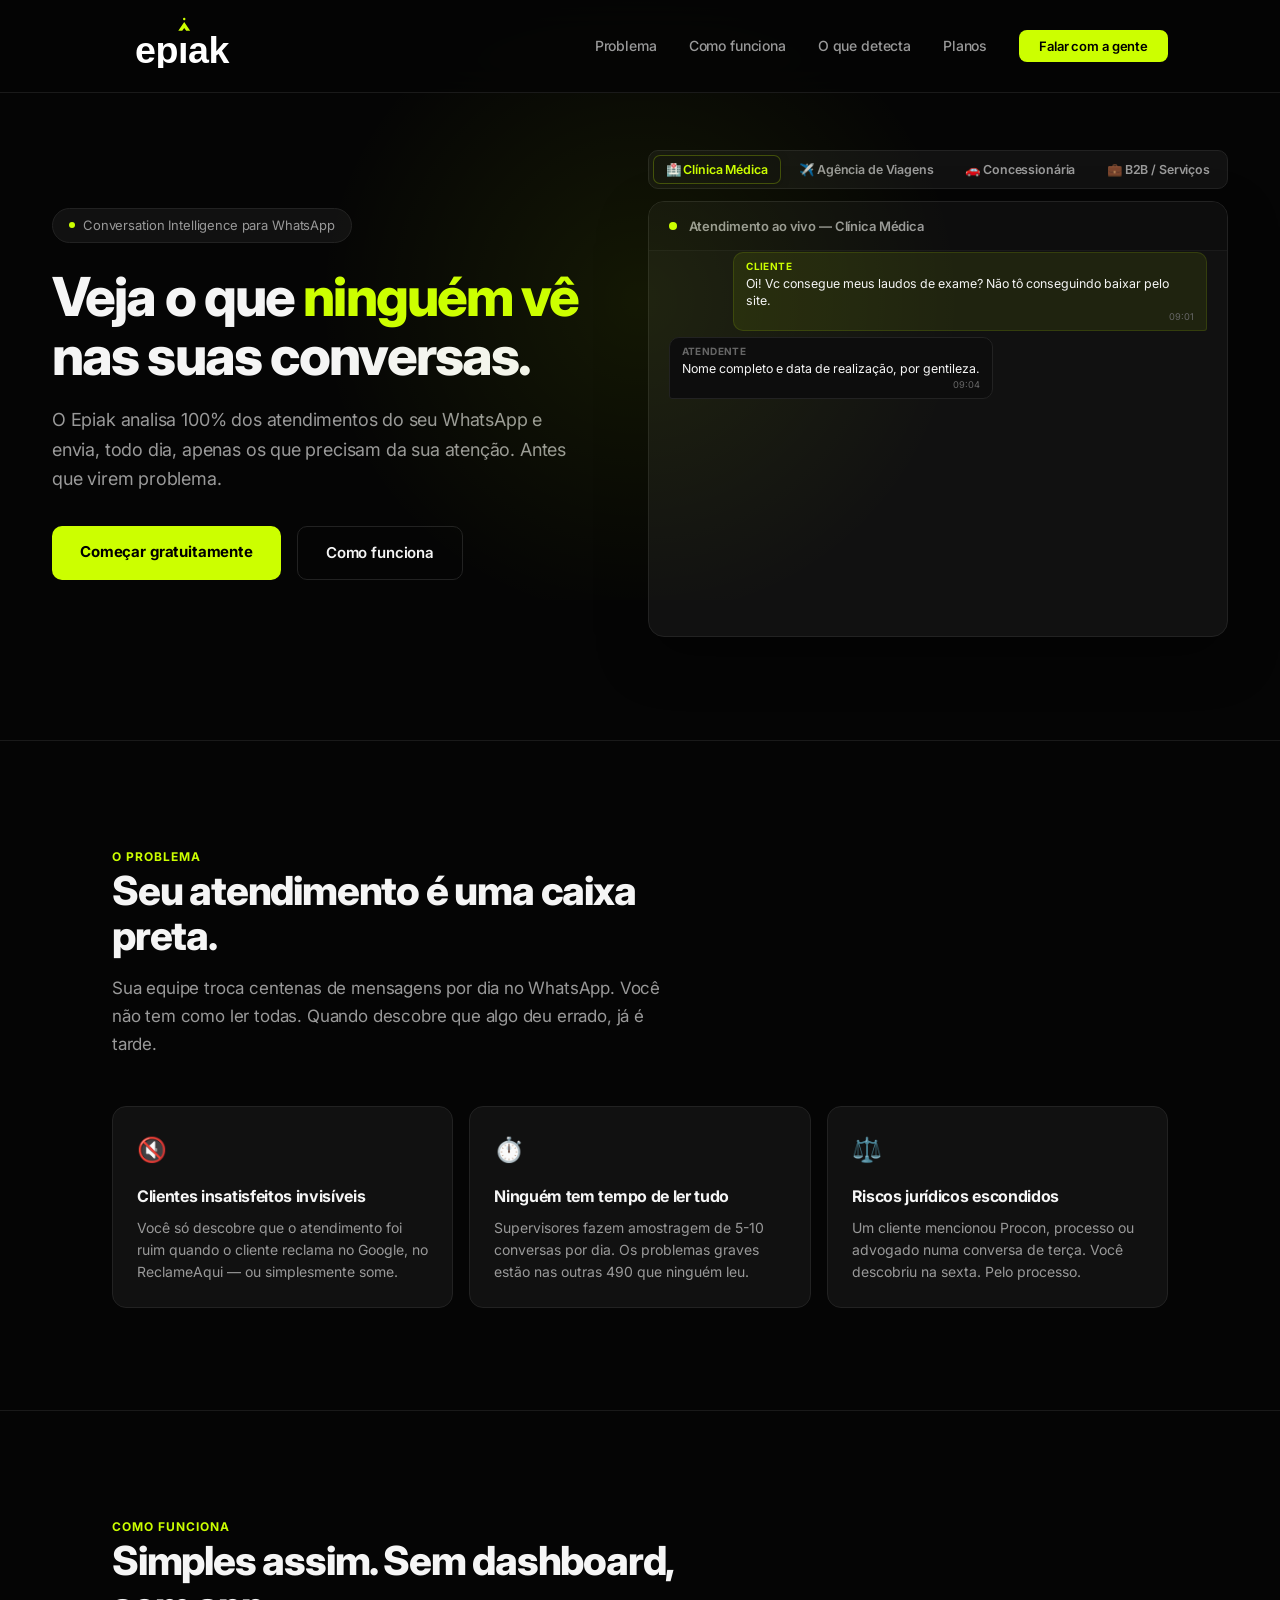
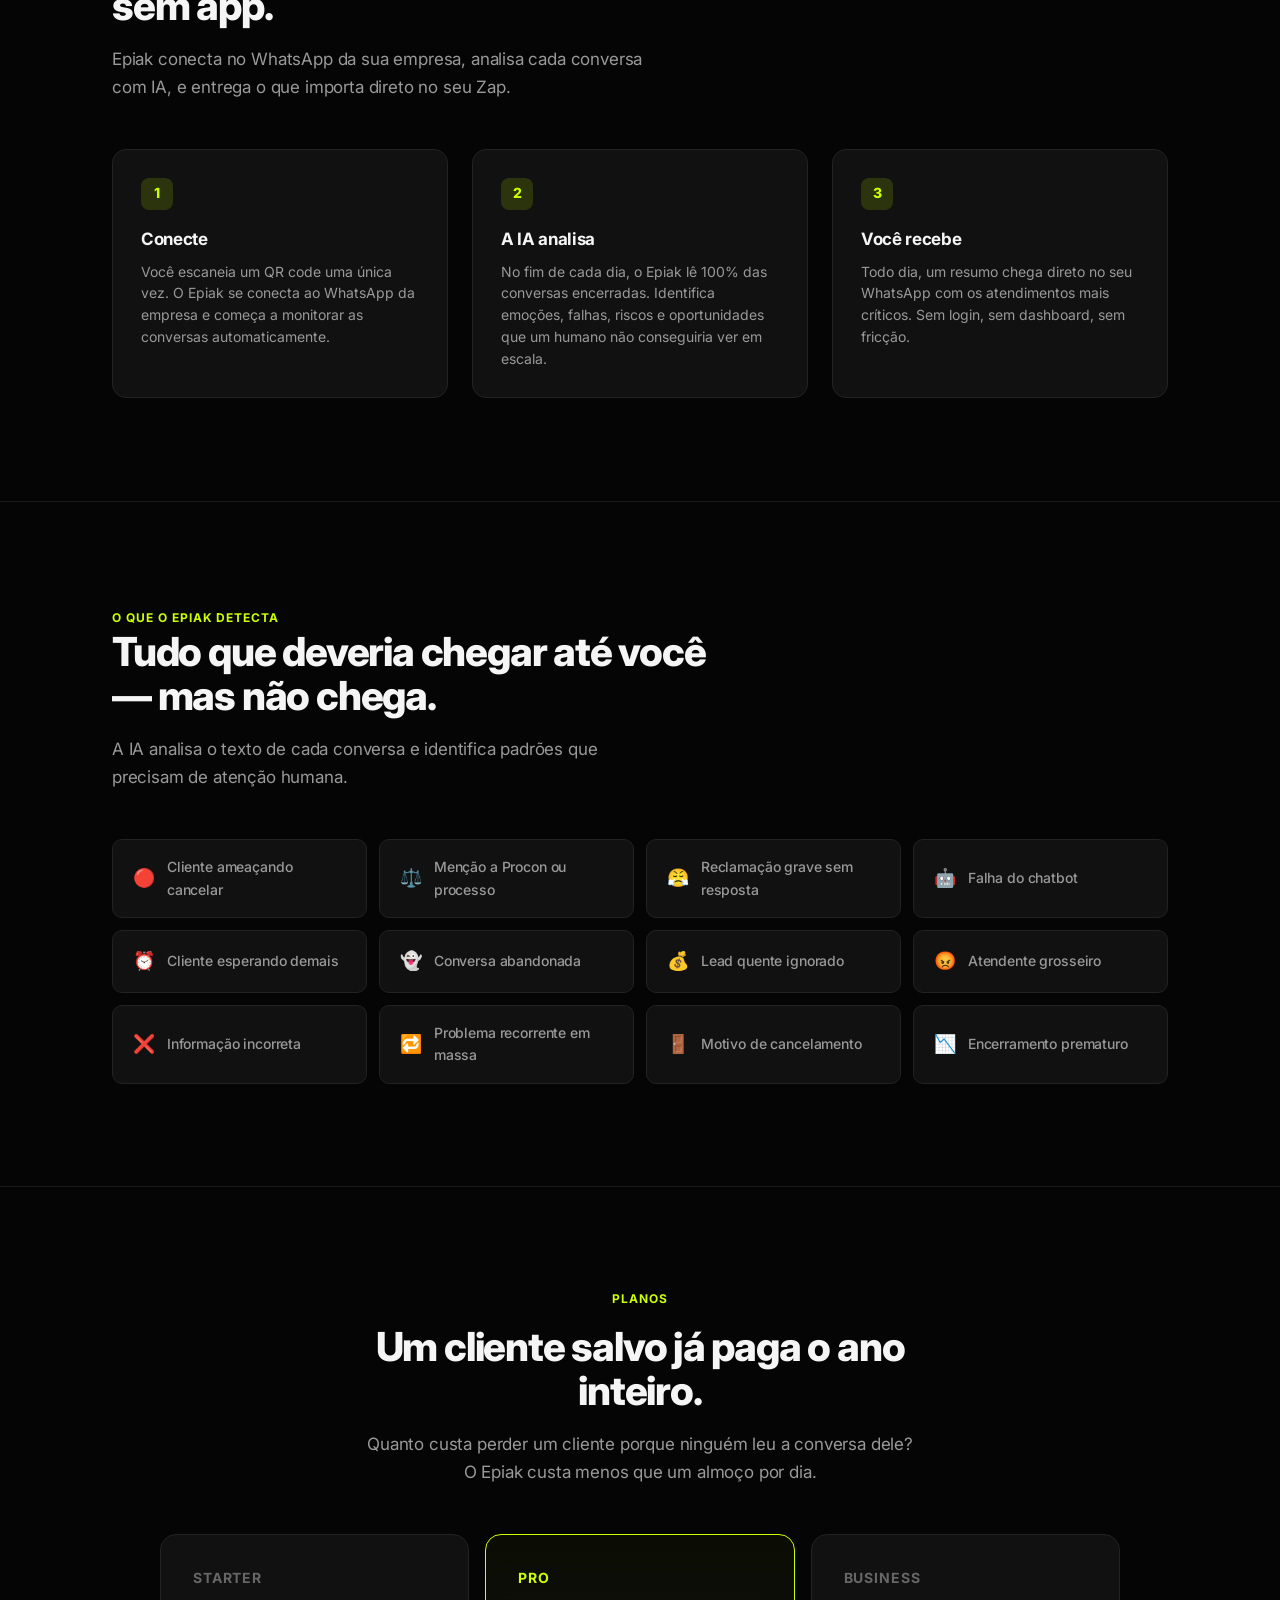
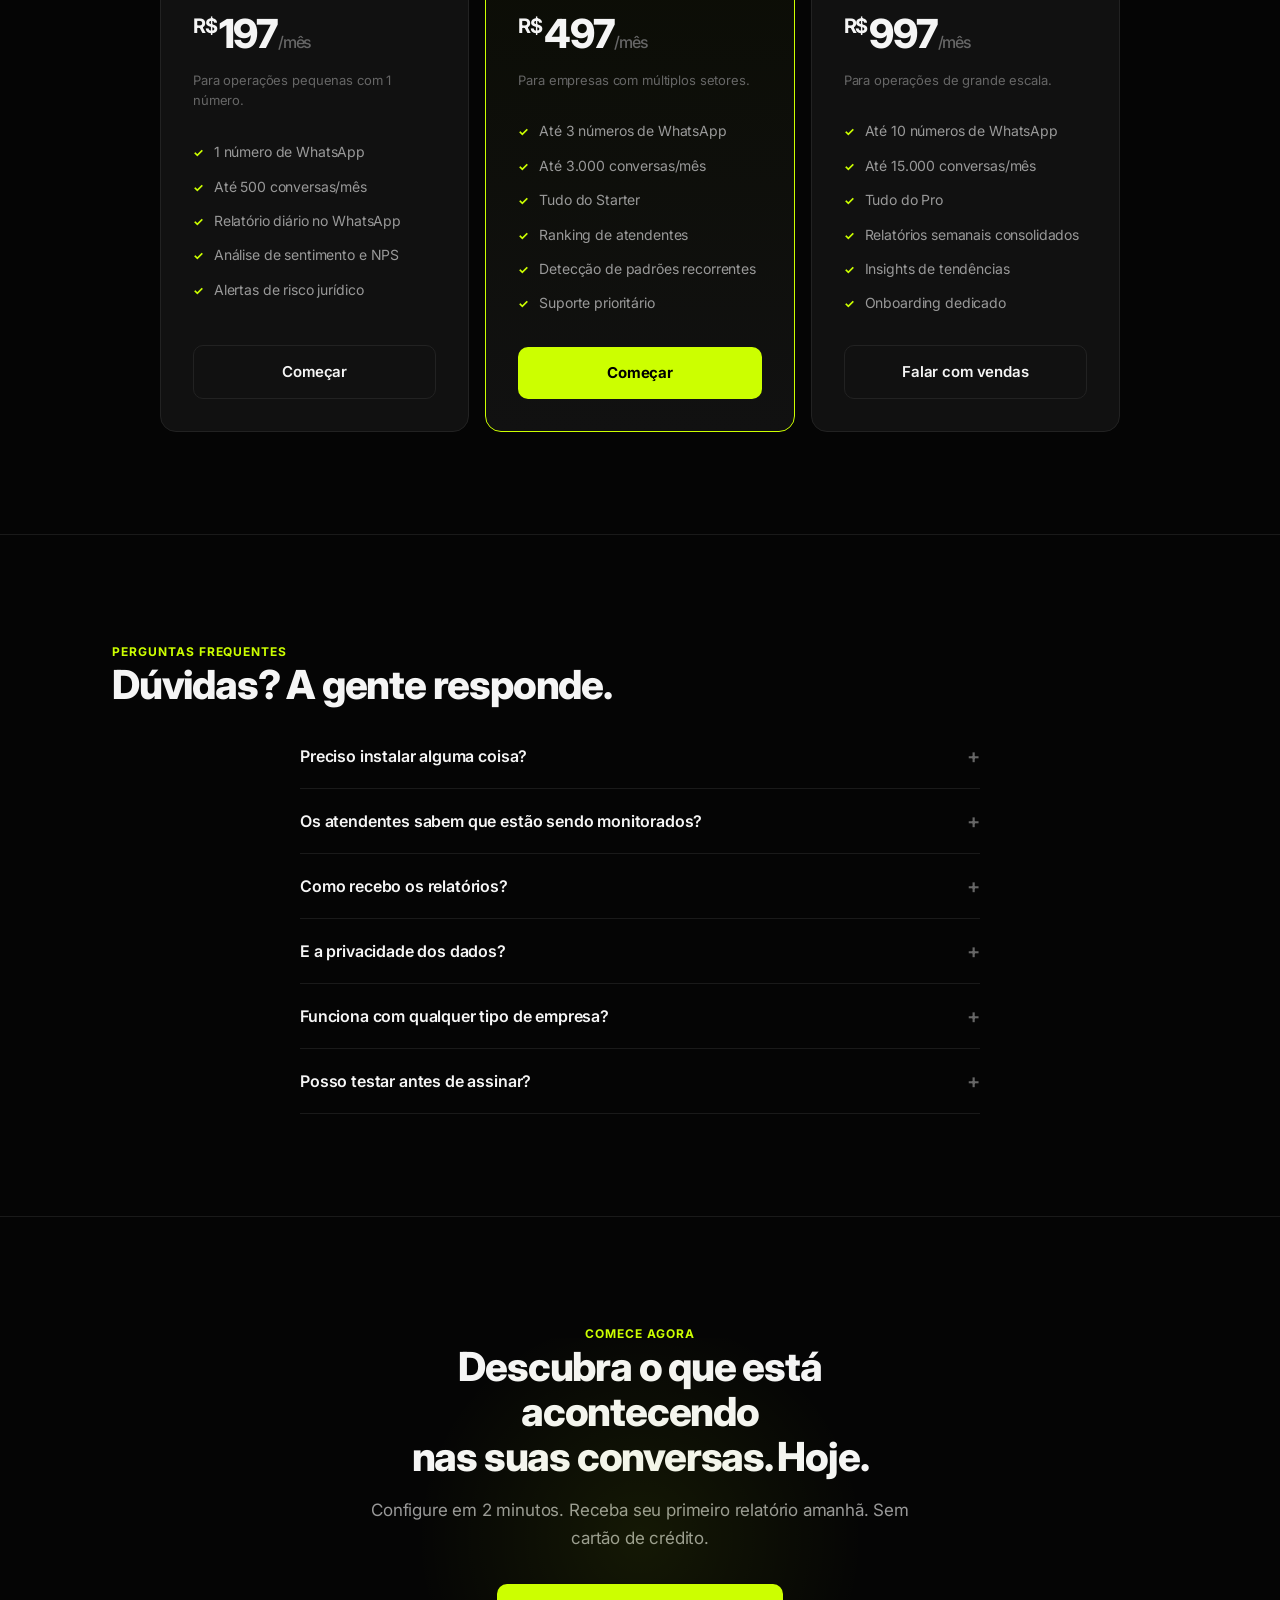
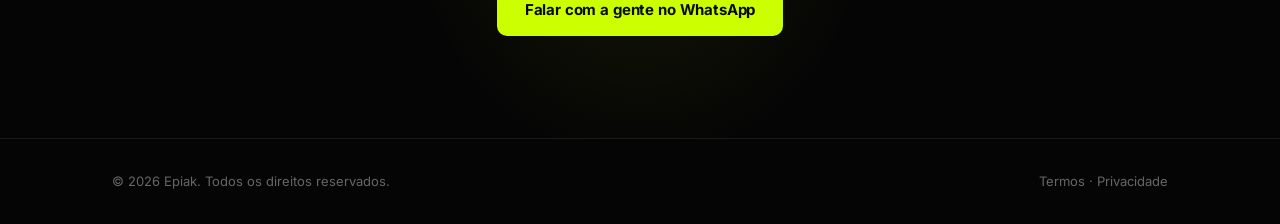
==== index.html @ 75fbc19a "fix(mobile): optimize responsive layout and add notranslate tag" ====
<!DOCTYPE html>
<html lang="pt-BR" class="notranslate" translate="no">
<head>
  <meta charset="UTF-8">
  <meta name="viewport" content="width=device-width, initial-scale=1.0, maximum-scale=5.0">
  <meta name="google" content="notranslate">
  <title>Epiak — Conversation Intelligence para WhatsApp</title>
  <meta name="description" content="Veja o que ninguém vê nas conversas da sua empresa. O Epiak analisa 100% dos atendimentos do seu WhatsApp e envia os alertas que importam direto pra você.">
  <link rel="preconnect" href="https://fonts.googleapis.com">
  <link rel="preconnect" href="https://fonts.gstatic.com" crossorigin>
  <link href="https://fonts.googleapis.com/css2?family=Inter:wght@400;500;600;700;800;900&display=swap" rel="stylesheet">
  <link rel="stylesheet" href="style.css">
  <link rel="icon" type="image/svg+xml" href="favicon.svg">
</head>
<body>

  <!-- ─── NAV ──────────────────────────────────────── -->
  <nav>
    <div class="container">
      <a class="nav-logo" href="#">
        <svg xmlns="http://www.w3.org/2000/svg" viewBox="110 30 280 105" width="140" height="52">
          <text x="250" y="125" font-family="'Helvetica Neue', Helvetica, Arial, sans-serif" font-size="76" font-weight="900" fill="#FFFFFF" text-anchor="middle" letter-spacing="-1">
            ep&#305;ak
          </text>
          <path d="M 242.5 60 L 254.5 42 L 266.5 60 L 258.5 60 L 254.5 54 L 250.5 60 Z" fill="#CCFF00"/>
          <circle cx="254.5" cy="36" r="2.5" fill="#CCFF00"/>
        </svg>
      </a>
      <ul class="nav-links">
        <li><a href="#problema">Problema</a></li>
        <li><a href="#como-funciona">Como funciona</a></li>
        <li><a href="#detecta">O que detecta</a></li>
        <li><a href="#planos">Planos</a></li>
        <li><a href="#contato" class="nav-cta">Falar com a gente</a></li>
      </ul>
    </div>
  </nav>

  <!-- ─── HERO ─────────────────────────────────────── -->
  <section class="hero">
    <div class="container hero-container">
      
      <!-- Left Column: Copy & Actions -->
      <div class="hero-content">
        <div class="hero-badge">
          <span class="dot"></span>
          Conversation Intelligence para WhatsApp
        </div>
        <h1>
          Veja o que <span class="accent">ninguém vê</span><br>
          nas suas conversas.
        </h1>
        <p class="hero-sub">
          O Epiak analisa 100% dos atendimentos do seu WhatsApp e envia, todo dia, apenas os que precisam da sua atenção. Antes que virem problema.
        </p>
        <div class="hero-cta-group">
          <a href="#contato" class="btn-primary">Começar gratuitamente</a>
          <a href="#como-funciona" class="btn-secondary">Como funciona</a>
        </div>
      </div>

      <!-- Right Column: Interactive Demo Card -->
      <div class="hero-demo">
        
        <!-- Scenario Switcher Tabs (Clínica & Viagens first) -->
        <div class="scenario-tabs">
          <button class="scenario-tab active" data-index="0">🏥 Clínica Médica</button>
          <button class="scenario-tab" data-index="1">✈️ Agência de Viagens</button>
          <button class="scenario-tab" data-index="2">🚗 Concessionária</button>
          <button class="scenario-tab" data-index="3">💼 B2B / Serviços</button>
        </div>

        <div class="demo-card">
          <div class="demo-header">
            <span class="status-dot"></span>
            <span class="demo-header-text">Atendimento ao vivo — Clínica</span>
          </div>
          <div class="demo-body" id="demoBody">

            <!-- Phase 1: WhatsApp Chat -->
            <div class="chat-phase" id="chatPhase"></div>

            <!-- Phase 2: Epiak Analysis -->
            <div class="analysis-phase" id="analysisPhase"></div>

          </div>
        </div>
      </div>

    </div>
  </section>

  <!-- ─── PROBLEM ──────────────────────────────────── -->
  <section class="problem" id="problema">
    <div class="container">
      <span class="section-label">O problema</span>
      <h2 class="section-title">Seu atendimento é uma caixa preta.</h2>
      <p class="section-desc">
        Sua equipe troca centenas de mensagens por dia no WhatsApp. Você não tem como ler todas. Quando descobre que algo deu errado, já é tarde.
      </p>
      <div class="problem-grid">
        <div class="problem-card">
          <div class="icon">🔇</div>
          <h3>Clientes insatisfeitos invisíveis</h3>
          <p>Você só descobre que o atendimento foi ruim quando o cliente reclama no Google, no ReclameAqui — ou simplesmente some.</p>
        </div>
        <div class="problem-card">
          <div class="icon">⏱️</div>
          <h3>Ninguém tem tempo de ler tudo</h3>
          <p>Supervisores fazem amostragem de 5-10 conversas por dia. Os problemas graves estão nas outras 490 que ninguém leu.</p>
        </div>
        <div class="problem-card">
          <div class="icon">⚖️</div>
          <h3>Riscos jurídicos escondidos</h3>
          <p>Um cliente mencionou Procon, processo ou advogado numa conversa de terça. Você descobriu na sexta. Pelo processo.</p>
        </div>
      </div>
    </div>
  </section>

  <!-- ─── HOW IT WORKS ─────────────────────────────── -->
  <section class="how" id="como-funciona">
    <div class="container">
      <span class="section-label">Como funciona</span>
      <h2 class="section-title">Simples assim. Sem dashboard, sem app.</h2>
      <p class="section-desc">
        Epiak conecta no WhatsApp da sua empresa, analisa cada conversa com IA, e entrega o que importa direto no seu Zap.
      </p>
      <div class="steps">
        <div class="step">
          <h3>Conecte</h3>
          <p>Você escaneia um QR code uma única vez. O Epiak se conecta ao WhatsApp da empresa e começa a monitorar as conversas automaticamente.</p>
        </div>
        <div class="step">
          <h3>A IA analisa</h3>
          <p>No fim de cada dia, o Epiak lê 100% das conversas encerradas. Identifica emoções, falhas, riscos e oportunidades que um humano não conseguiria ver em escala.</p>
        </div>
        <div class="step">
          <h3>Você recebe</h3>
          <p>Todo dia, um resumo chega direto no seu WhatsApp com os atendimentos mais críticos. Sem login, sem dashboard, sem fricção.</p>
        </div>
      </div>
    </div>
  </section>

  <!-- ─── DETECTIONS ───────────────────────────────── -->
  <section class="detections" id="detecta">
    <div class="container">
      <span class="section-label">O que o Epiak detecta</span>
      <h2 class="section-title">Tudo que deveria chegar até você — mas não chega.</h2>
      <p class="section-desc">
        A IA analisa o texto de cada conversa e identifica padrões que precisam de atenção humana.
      </p>
      <div class="detect-grid">
        <div class="detect-item">
          <span class="emoji">🔴</span>
          Cliente ameaçando cancelar
        </div>
        <div class="detect-item">
          <span class="emoji">⚖️</span>
          Menção a Procon ou processo
        </div>
        <div class="detect-item">
          <span class="emoji">😤</span>
          Reclamação grave sem resposta
        </div>
        <div class="detect-item">
          <span class="emoji">🤖</span>
          Falha do chatbot
        </div>
        <div class="detect-item">
          <span class="emoji">⏰</span>
          Cliente esperando demais
        </div>
        <div class="detect-item">
          <span class="emoji">👻</span>
          Conversa abandonada
        </div>
        <div class="detect-item">
          <span class="emoji">💰</span>
          Lead quente ignorado
        </div>
        <div class="detect-item">
          <span class="emoji">😡</span>
          Atendente grosseiro
        </div>
        <div class="detect-item">
          <span class="emoji">❌</span>
          Informação incorreta
        </div>
        <div class="detect-item">
          <span class="emoji">🔁</span>
          Problema recorrente em massa
        </div>
        <div class="detect-item">
          <span class="emoji">🚪</span>
          Motivo de cancelamento
        </div>
        <div class="detect-item">
          <span class="emoji">📉</span>
          Encerramento prematuro
        </div>
      </div>
    </div>
  </section>

  <!-- ─── PRICING ──────────────────────────────────── -->
  <section class="pricing" id="planos">
    <div class="container">
      <span class="section-label" style="text-align:center;display:block;">Planos</span>
      <h2 class="section-title">Um cliente salvo já paga o ano inteiro.</h2>
      <p class="section-desc">
        Quanto custa perder um cliente porque ninguém leu a conversa dele? O Epiak custa menos que um almoço por dia.
      </p>
      <div class="pricing-grid">

        <div class="price-card">
          <span class="plan-name">Starter</span>
          <div class="price">
            <span class="currency">R$</span>197<span class="period">/mês</span>
          </div>
          <p class="price-desc">Para operações pequenas com 1 número.</p>
          <ul>
            <li>1 número de WhatsApp</li>
            <li>Até 500 conversas/mês</li>
            <li>Relatório diário no WhatsApp</li>
            <li>Análise de sentimento e NPS</li>
            <li>Alertas de risco jurídico</li>
          </ul>
          <a href="#contato" class="btn-secondary">Começar</a>
        </div>

        <div class="price-card featured">
          <span class="plan-name">Pro</span>
          <div class="price">
            <span class="currency">R$</span>497<span class="period">/mês</span>
          </div>
          <p class="price-desc">Para empresas com múltiplos setores.</p>
          <ul>
            <li>Até 3 números de WhatsApp</li>
            <li>Até 3.000 conversas/mês</li>
            <li>Tudo do Starter</li>
            <li>Ranking de atendentes</li>
            <li>Detecção de padrões recorrentes</li>
            <li>Suporte prioritário</li>
          </ul>
          <a href="#contato" class="btn-primary">Começar</a>
        </div>

        <div class="price-card">
          <span class="plan-name">Business</span>
          <div class="price">
            <span class="currency">R$</span>997<span class="period">/mês</span>
          </div>
          <p class="price-desc">Para operações de grande escala.</p>
          <ul>
            <li>Até 10 números de WhatsApp</li>
            <li>Até 15.000 conversas/mês</li>
            <li>Tudo do Pro</li>
            <li>Relatórios semanais consolidados</li>
            <li>Insights de tendências</li>
            <li>Onboarding dedicado</li>
          </ul>
          <a href="#contato" class="btn-secondary">Falar com vendas</a>
        </div>

      </div>
    </div>
  </section>

  <!-- ─── FAQ ──────────────────────────────────────── -->
  <section class="faq" id="faq">
    <div class="container">
      <span class="section-label">Perguntas frequentes</span>
      <h2 class="section-title">Dúvidas? A gente responde.</h2>
      <div class="faq-list">

        <div class="faq-item">
          <button class="faq-question">
            Preciso instalar alguma coisa?
            <span class="chevron">+</span>
          </button>
          <div class="faq-answer">
            <p>Não. Você só escaneia um QR code uma vez (como faz pra abrir o WhatsApp Web) e pronto. Sem app, sem software, sem instalação.</p>
          </div>
        </div>

        <div class="faq-item">
          <button class="faq-question">
            Os atendentes sabem que estão sendo monitorados?
            <span class="chevron">+</span>
          </button>
          <div class="faq-answer">
            <p>Isso fica a seu critério. O Epiak opera de forma invisível — não aparece nas conversas nem interfere no fluxo de atendimento. Muitas empresas optam por informar a equipe como parte da cultura de qualidade.</p>
          </div>
        </div>

        <div class="faq-item">
          <button class="faq-question">
            Como recebo os relatórios?
            <span class="chevron">+</span>
          </button>
          <div class="faq-answer">
            <p>Direto no seu WhatsApp pessoal, todo dia no horário que você preferir. Sem precisar de login em nenhuma plataforma. Você lê em 2 minutos.</p>
          </div>
        </div>

        <div class="faq-item">
          <button class="faq-question">
            E a privacidade dos dados?
            <span class="chevron">+</span>
          </button>
          <div class="faq-answer">
            <p>As conversas são processadas de forma automatizada pela IA e não são armazenadas após a análise. O Epiak segue as diretrizes da LGPD e os dados nunca são compartilhados com terceiros.</p>
          </div>
        </div>

        <div class="faq-item">
          <button class="faq-question">
            Funciona com qualquer tipo de empresa?
            <span class="chevron">+</span>
          </button>
          <div class="faq-answer">
            <p>Sim. Clínicas, concessionárias, e-commerces, escritórios, escolas — qualquer negócio que atende clientes pelo WhatsApp se beneficia. A IA se adapta ao contexto de cada conversa automaticamente.</p>
          </div>
        </div>

        <div class="faq-item">
          <button class="faq-question">
            Posso testar antes de assinar?
            <span class="chevron">+</span>
          </button>
          <div class="faq-answer">
            <p>Sim. Oferecemos 7 dias gratuitos pra você ver o Epiak funcionando na prática com as conversas reais da sua empresa. Sem compromisso.</p>
          </div>
        </div>

      </div>
    </div>
  </section>

  <!-- ─── CTA FINAL ────────────────────────────────── -->
  <section class="final-cta" id="contato">
    <div class="container">
      <span class="section-label">Comece agora</span>
      <h2 class="section-title">
        Descubra o que está acontecendo<br>nas suas conversas. Hoje.
      </h2>
      <p class="section-desc">
        Configure em 2 minutos. Receba seu primeiro relatório amanhã. Sem cartão de crédito.
      </p>
      <a href="https://wa.me/5592000000000?text=Quero%20testar%20o%20Epiak" class="btn-primary" target="_blank">
        Falar com a gente no WhatsApp
      </a>
    </div>
  </section>

  <!-- ─── FOOTER ───────────────────────────────────── -->
  <footer>
    <div class="container">
      <p>© 2026 Epiak. Todos os direitos reservados.</p>
      <p><a href="#">Termos</a> · <a href="#">Privacidade</a></p>
    </div>
  </footer>

  <!-- ─── FAQ Toggle & Multi-Scenario Interactive Engine ─── -->
  <script>
    document.querySelectorAll('.faq-question').forEach(btn => {
      btn.addEventListener('click', () => {
        const item = btn.parentElement;
        const wasOpen = item.classList.contains('open');
        document.querySelectorAll('.faq-item.open').forEach(i => i.classList.remove('open'));
        if (!wasOpen) item.classList.add('open');
      });
    });

    // ─── Interactive Multi-Scenario Engine ───
    const SCENARIOS = [
      {
        id: 'clinica',
        name: 'Clínica Médica',
        headerLive: 'Atendimento ao vivo — Clínica Médica',
        headerReport: 'Relatório Diário — Epiak Intelligence',
        messages: [
          { type: 'customer', name: 'Cliente', time: '09:01', text: 'Oi! Vc consegue meus laudos de exame? Não tô conseguindo baixar pelo site.' },
          { type: 'agent', name: 'Atendente', time: '09:04', text: 'Nome completo e data de realização, por gentileza.' },
          { type: 'customer', name: 'Cliente', time: '09:05', text: 'João da Silva. Queria o histórico completo se possível 🙏' },
          { type: 'agent', name: 'Atendente', time: '09:29', text: '📄 laudo_2024.pdf — Disponha, tenha um bom dia! 👋' },
          { type: 'customer', name: 'Cliente', time: '09:30', text: 'Obrigado! Mas vc só achou esse? Queria os outros...' },
          { type: 'system', name: 'Bot', time: '', text: '🤖 Atendimento encerrado. "Desculpe, digite um número de 1 a 5 para avaliar."' }
        ],
        analysis: {
          tag: '🔴 Risco Alto',
          journey: 'Neutro → Frustrado',
          alerts: [
            { sev: 'high', label: 'Alto', title: 'Problema não resolvido.', desc: 'Cliente pediu histórico completo; atendente enviou 1 arquivo e encerrou.' },
            { sev: 'medium', label: 'Médio', title: 'Bloqueio no chatbot.', desc: 'Pesquisa de satisfação travou o cliente e impediu reabertura do suporte.' }
          ],
          scores: [
            { label: 'Empatia', val: '2', cls: 'bad' },
            { label: 'Clareza', val: '5', cls: 'ok' },
            { label: 'Resolução', val: '1', cls: 'bad' },
            { label: 'NPS', val: '1', cls: 'bad' }
          ]
        }
      },
      {
        id: 'viagens',
        name: 'Agência de Viagens',
        headerLive: 'Atendimento ao vivo — Agência de Viagens',
        headerReport: 'Relatório Diário — Epiak Intelligence',
        messages: [
          { type: 'customer', name: 'Cliente', time: '14:10', text: 'Boa tarde! Nosso voo da viagem foi cancelado, estamos no aeroporto!' },
          { type: 'agent', name: 'Atendente', time: '14:15', text: 'Olá! Sentimos muito. Você comprou o seguro viagem junto com o pacote?' },
          { type: 'customer', name: 'Cliente', time: '14:16', text: 'Sim, pacote completo! Precisamos realocar no próximo voo e avisar o hotel 🙏' },
          { type: 'agent', name: 'Atendente', time: '14:28', text: 'Abri chamado para o setor de reservas. Prazo de resposta: até 48 horas úteis.' },
          { type: 'customer', name: 'Cliente', time: '14:29', text: '48h?! Nosso voo sai em 2h, vamos perder o transfer e a diária toda!' },
          { type: 'system', name: 'Sistema', time: '', text: '⚠️ Atendimento colocado na fila geral sem priorização de urgência aeroportuária' }
        ],
        analysis: {
          tag: '🔴 Risco Crítico / Procon',
          journey: 'Desesperado → Revoltado',
          alerts: [
            { sev: 'high', label: 'Alto', title: 'Emergência crítica tratada como fila.', desc: 'Cliente no aeroporto recebeu SLA padrão de 48h para emergência de 2 horas.' },
            { sev: 'medium', label: 'Médio', title: 'Risco de processo e dano moral.', desc: 'Perda de diárias e transfers de alto valor por inação do suporte.' }
          ],
          scores: [
            { label: 'Empatia', val: '1', cls: 'bad' },
            { label: 'Clareza', val: '3', cls: 'bad' },
            { label: 'Resolução', val: '0', cls: 'bad' },
            { label: 'NPS', val: '0', cls: 'bad' }
          ]
        }
      },
      {
        id: 'auto',
        name: 'Concessionária',
        headerLive: 'Atendimento ao vivo — Concessionária',
        headerReport: 'Relatório Diário — Epiak Intelligence',
        messages: [
          { type: 'customer', name: 'Cliente', time: '15:46', text: 'Boa tarde! Como ficou a revisão do meu carro? Qual a previsão de entrega?' },
          { type: 'agent', name: 'Consultor', time: '17:25', text: 'Boa tarde senhor, entrega amanhã às 11:00 h.' },
          { type: 'customer', name: 'Cliente', time: '17:29', text: 'Posso buscar às 17h? De manhã fica complicado pra mim.' },
          { type: 'agent', name: 'Consultor', time: '17:30', text: 'Perfeito, até às 17:00.' },
          { type: 'customer', name: 'Cliente', time: '17:15', text: 'Cheguei aqui na loja e falaram que o carro nem mexeram ainda...' },
          { type: 'system', name: 'Sistema', time: '', text: '⚠️ Mensagem crítica sem resposta do consultor há 2h40' }
        ],
        analysis: {
          tag: '🔴 Risco Crítico',
          journey: 'Confiante → Indignado',
          alerts: [
            { sev: 'high', label: 'Alto', title: 'Promessa de prazo descumprida.', desc: 'Cliente foi retirar o veículo no horário acordado e o serviço não foi realizado.' },
            { sev: 'medium', label: 'Médio', title: 'Falha grave de alinhamento.', desc: 'Consultor confirmou horário sem checar oficina; cliente ignorado no pós-fato.' }
          ],
          scores: [
            { label: 'Empatia', val: '2', cls: 'bad' },
            { label: 'Clareza', val: '3', cls: 'bad' },
            { label: 'Resolução', val: '0', cls: 'bad' },
            { label: 'NPS', val: '0', cls: 'bad' }
          ]
        }
      },
      {
        id: 'b2b',
        name: 'B2B / Serviços',
        headerLive: 'Atendimento ao vivo — B2B / Serviços',
        headerReport: 'Relatório Diário — Epiak Intelligence',
        messages: [
          { type: 'customer', name: 'Cliente', time: '10:44', text: 'Oi! Preciso emitir uma NFS-e urgente pra faturar hoje.' },
          { type: 'agent', name: 'Bot', time: '10:45', text: '🤖 Selecione: 1-Impostos, 2-Primeiro Pagamento, 3-Nota Fiscal' },
          { type: 'customer', name: 'Cliente', time: '10:47', text: '3' },
          { type: 'agent', name: 'Atendente', time: '10:48', text: 'Olá! A emissão de notas é feita direto no portal da prefeitura.' },
          { type: 'customer', name: 'Cliente', time: '10:49', text: 'Mas vocês sempre geravam por aqui, mudou o processo?' },
          { type: 'system', name: 'Sistema', time: '', text: '⚠️ Atendimento encerrado. "Dúvidas envie e-mail para suporte@..."' }
        ],
        analysis: {
          tag: '🟡 Risco Moderado',
          journey: 'Ansioso → Desamparado',
          alerts: [
            { sev: 'high', label: 'Alto', title: 'Encerramento abrupto de chamado.', desc: 'Atendente finalizou o chat sem tirar a dúvida do cliente em situação urgente.' },
            { sev: 'medium', label: 'Médio', title: 'Risco de insatisfação / Churn.', desc: 'Cliente B2B pagante teve experiência impessoal e sem direcionamento claro.' }
          ],
          scores: [
            { label: 'Empatia', val: '2', cls: 'bad' },
            { label: 'Clareza', val: '4', cls: 'ok' },
            { label: 'Resolução', val: '2', cls: 'bad' },
            { label: 'NPS', val: '2', cls: 'bad' }
          ]
        }
      }
    ];

    let currentScenarioIdx = 0;
    let animationSessionId = 0;

    const chatPhase = document.getElementById('chatPhase');
    const analysisPhase = document.getElementById('analysisPhase');
    const headerText = document.querySelector('.demo-header-text');
    const tabBtns = document.querySelectorAll('.scenario-tab');

    function renderScenario(scenario) {
      // Build Chat HTML
      chatPhase.innerHTML = scenario.messages.map(m => {
        if (m.type === 'system') {
          return `
            <div class="chat-msg system">
              <div class="chat-bubble system-bubble">${m.text}</div>
            </div>`;
        }
        return `
          <div class="chat-msg ${m.type}">
            <div class="chat-bubble ${m.type}-bubble">
              <span class="chat-name">${m.name}</span>
              ${m.text}
              <span class="chat-time">${m.time}</span>
            </div>
          </div>`;
      }).join('');

      // Build Analysis HTML
      const a = scenario.analysis;
      const alertsHtml = a.alerts.map(alt => `
        <div class="demo-alert ${alt.sev} analysis-item">
          <span class="severity">${alt.label}</span>
          <div class="desc">
            <strong>${alt.title}</strong> ${alt.desc}
          </div>
        </div>
      `).join('');

      const scoresHtml = a.scores.map(s => `
        <div class="demo-score">
          <div class="label">${s.label}</div>
          <div class="value ${s.cls}">${s.val}</div>
        </div>
      `).join('');

      analysisPhase.innerHTML = `
        <div class="analysis-meta analysis-item">
          <span class="analysis-tag">${a.tag}</span>
          <span class="analysis-journey">Jornada: <strong>${a.journey}</strong></span>
        </div>
        ${alertsHtml}
        <div class="demo-scores analysis-item">
          ${scoresHtml}
        </div>
      `;
    }

    async function runScenarioLoop(sessionId) {
      while (sessionId === animationSessionId) {
        const scenario = SCENARIOS[currentScenarioIdx];
        renderScenario(scenario);

        // Update tabs UI
        tabBtns.forEach((b, i) => {
          b.classList.toggle('active', i === currentScenarioIdx);
        });

        // Reset elements state
        analysisPhase.classList.remove('active');
        chatPhase.style.display = 'flex';
        chatPhase.classList.remove('fading');

        const chatMsgs = chatPhase.querySelectorAll('.chat-msg');
        const analysisItems = analysisPhase.querySelectorAll('.analysis-item');

        chatMsgs.forEach(m => m.classList.remove('visible'));
        analysisItems.forEach(ai => ai.classList.remove('visible'));

        if (headerText) headerText.textContent = scenario.headerLive;

        // Phase 1: Animate chat messages
        for (let i = 0; i < chatMsgs.length; i++) {
          if (sessionId !== animationSessionId) return;
          await new Promise(r => setTimeout(r, i === 0 ? 350 : 1100));
          if (sessionId !== animationSessionId) return;
          chatMsgs[i].classList.add('visible');
        }

        // Pause to read
        if (sessionId !== animationSessionId) return;
        await new Promise(r => setTimeout(r, 3400));

        // Transition: Fade out chat
        if (sessionId !== animationSessionId) return;
        chatPhase.classList.add('fading');
        await new Promise(r => setTimeout(r, 350));
        if (sessionId !== animationSessionId) return;
        chatPhase.style.display = 'none';

        // Phase 2: Show Analysis
        if (headerText) headerText.textContent = scenario.headerReport;
        analysisPhase.classList.add('active');

        for (let i = 0; i < analysisItems.length; i++) {
          if (sessionId !== animationSessionId) return;
          await new Promise(r => setTimeout(r, 280));
          if (sessionId !== animationSessionId) return;
          analysisItems[i].classList.add('visible');
        }

        // Hold analysis view
        if (sessionId !== animationSessionId) return;
        await new Promise(r => setTimeout(r, 7000));

        // Advance to next scenario
        currentScenarioIdx = (currentScenarioIdx + 1) % SCENARIOS.length;
      }
    }

    function switchScenario(idx) {
      currentScenarioIdx = idx;
      animationSessionId++;
      runScenarioLoop(animationSessionId);
    }

    tabBtns.forEach(btn => {
      btn.addEventListener('click', () => {
        const idx = parseInt(btn.getAttribute('data-index'), 10);
        switchScenario(idx);
      });
    });

    window.addEventListener('DOMContentLoaded', () => {
      runScenarioLoop(animationSessionId);
    });
  </script>

</body>
</html>
---- style.css ----
:root {
  /* Colors */
  --bg-primary: #050505;
  --bg-secondary: #0D0D0D;
  --bg-card: #111111;
  --bg-card-hover: #161616;
  --border-subtle: #1a1a1a;
  --border-card: #222222;

  --text-primary: #F5F5F5;
  --text-secondary: #999999;
  --text-tertiary: #666666;

  --accent: #CCFF00;
  --accent-dim: rgba(204, 255, 0, 0.15);
  --accent-glow: rgba(204, 255, 0, 0.08);

  --red: #FF4444;
  --orange: #FF9500;
  --green: #34C759;

  /* Typography */
  --font-heading: 'Inter', -apple-system, BlinkMacSystemFont, sans-serif;
  --font-body: 'Inter', -apple-system, BlinkMacSystemFont, sans-serif;

  /* Spacing */
  --section-padding: clamp(4rem, 8vw, 8rem);
  --container-width: 1120px;
}

* {
  margin: 0;
  padding: 0;
  box-sizing: border-box;
}

html {
  scroll-behavior: smooth;
  font-size: 16px;
}

body {
  font-family: var(--font-body);
  background-color: var(--bg-primary);
  color: var(--text-primary);
  line-height: 1.6;
  -webkit-font-smoothing: antialiased;
  -moz-osx-font-smoothing: grayscale;
  overflow-x: hidden;
}

.container {
  max-width: var(--container-width);
  margin: 0 auto;
  padding: 0 clamp(1.25rem, 4vw, 2rem);
}

/* ─── NAV ──────────────────────────────────────────── */

nav {
  position: fixed;
  top: 0;
  left: 0;
  right: 0;
  z-index: 100;
  padding: 1rem 0;
  background: rgba(5, 5, 5, 0.85);
  backdrop-filter: blur(20px);
  -webkit-backdrop-filter: blur(20px);
  border-bottom: 1px solid var(--border-subtle);
}

nav .container {
  display: flex;
  justify-content: space-between;
  align-items: center;
}

.nav-logo img {
  height: 28px;
  width: auto;
}

.nav-links {
  display: flex;
  align-items: center;
  gap: 2rem;
  list-style: none;
}

.nav-links a {
  color: var(--text-secondary);
  text-decoration: none;
  font-size: 0.875rem;
  font-weight: 500;
  transition: color 0.2s;
  letter-spacing: -0.01em;
}

.nav-links a:hover {
  color: var(--text-primary);
}

.nav-cta {
  background: var(--accent);
  color: #000 !important;
  padding: 0.5rem 1.25rem;
  border-radius: 8px;
  font-weight: 600 !important;
  font-size: 0.8125rem !important;
  transition: opacity 0.2s, transform 0.2s;
}

.nav-cta:hover {
  opacity: 0.9;
  transform: translateY(-1px);
}

/* ─── HERO ─────────────────────────────────────────── */

.hero {
  padding-top: calc(var(--section-padding) + 3rem);
  padding-bottom: var(--section-padding);
  position: relative;
}

.hero::before {
  content: '';
  position: absolute;
  top: 0;
  left: 50%;
  transform: translateX(-50%);
  width: 700px;
  height: 600px;
  background: radial-gradient(circle, var(--accent-glow) 0%, transparent 70%);
  pointer-events: none;
}

.hero-container {
  max-width: 1240px;
  display: grid;
  grid-template-columns: 1.05fr 0.95fr;
  gap: 3.5rem;
  align-items: center;
}

.hero-content {
  text-align: left;
}

.hero-badge {
  display: inline-flex;
  align-items: center;
  gap: 0.5rem;
  padding: 0.375rem 1rem;
  border-radius: 100px;
  border: 1px solid var(--border-card);
  background: var(--bg-card);
  font-size: 0.8125rem;
  color: var(--text-secondary);
  margin-bottom: 1.5rem;
  letter-spacing: -0.01em;
}

.hero-badge .dot {
  width: 6px;
  height: 6px;
  border-radius: 50%;
  background: var(--accent);
}

.hero h1 {
  font-family: var(--font-heading);
  font-size: clamp(2.25rem, 4.2vw, 3.4rem);
  font-weight: 800;
  line-height: 1.1;
  letter-spacing: -0.035em;
  margin-bottom: 1.25rem;
}

.hero h1 .accent {
  color: var(--accent);
}

.hero-sub {
  font-size: clamp(0.9375rem, 1.5vw, 1.125rem);
  color: var(--text-secondary);
  line-height: 1.65;
  margin-bottom: 2rem;
  letter-spacing: -0.01em;
}

.hero-cta-group {
  display: flex;
  gap: 1rem;
  justify-content: flex-start;
  flex-wrap: wrap;
}

.btn-primary {
  background: var(--accent);
  color: #000;
  padding: 0.875rem 1.75rem;
  border-radius: 10px;
  font-weight: 700;
  font-size: 0.9375rem;
  text-decoration: none;
  transition: opacity 0.2s, transform 0.15s;
  letter-spacing: -0.01em;
  border: none;
  cursor: pointer;
  display: inline-block;
}

.btn-primary:hover {
  opacity: 0.9;
  transform: translateY(-1px);
}

.btn-secondary {
  background: transparent;
  color: var(--text-primary);
  padding: 0.875rem 1.75rem;
  border-radius: 10px;
  font-weight: 600;
  font-size: 0.9375rem;
  text-decoration: none;
  border: 1px solid var(--border-card);
  transition: border-color 0.2s, background 0.2s;
  letter-spacing: -0.01em;
  display: inline-block;
}

.btn-secondary:hover {
  border-color: var(--text-tertiary);
  background: var(--bg-card);
}

/* ─── DEMO CARD & SCENARIO SWITCHER ──────────────── */

.hero-demo {
  width: 100%;
}

.scenario-tabs {
  display: flex;
  gap: 0.35rem;
  margin-bottom: 0.75rem;
  background: var(--bg-card);
  padding: 0.25rem;
  border-radius: 10px;
  border: 1px solid var(--border-card);
  max-width: 100%;
  overflow-x: auto;
  white-space: nowrap;
  scrollbar-width: none;
  -ms-overflow-style: none;
}

.scenario-tabs::-webkit-scrollbar {
  display: none;
}

.scenario-tab {
  background: transparent;
  border: 1px solid transparent;
  color: var(--text-secondary);
  font-family: var(--font-body);
  font-size: 0.775rem;
  font-weight: 600;
  padding: 0.35rem 0.75rem;
  border-radius: 7px;
  cursor: pointer;
  transition: all 0.2s ease;
  letter-spacing: -0.01em;
  flex-shrink: 0;
  white-space: nowrap;
}

.scenario-tab:hover {
  color: var(--text-primary);
  background: rgba(255, 255, 255, 0.04);
}

.scenario-tab.active {
  background: var(--bg-secondary);
  color: var(--accent);
  border-color: rgba(204, 255, 0, 0.25);
  box-shadow: 0 2px 8px rgba(0, 0, 0, 0.3);
}

.demo-card {
  width: 100%;
  background: var(--bg-card);
  border: 1px solid var(--border-card);
  border-radius: 16px;
  overflow: hidden;
  box-shadow: 0 20px 50px rgba(0, 0, 0, 0.4);
}

.demo-header {
  display: flex;
  align-items: center;
  gap: 0.75rem;
  padding: 0.875rem 1.25rem;
  border-bottom: 1px solid var(--border-subtle);
  background: var(--bg-secondary);
}

.demo-header .status-dot {
  width: 8px;
  height: 8px;
  border-radius: 50%;
  background: var(--accent);
  animation: pulse-dot 2s infinite;
}

@keyframes pulse-dot {
  0%, 100% { opacity: 1; }
  50% { opacity: 0.4; }
}

.demo-header span {
  font-size: 0.8125rem;
  font-weight: 600;
  color: var(--text-secondary);
  letter-spacing: -0.01em;
}

.demo-body {
  padding: 1.125rem 1.25rem;
  font-size: 0.875rem;
  line-height: 1.6;
  height: 385px;
  min-height: 385px;
  max-height: 385px;
  overflow: hidden;
  display: flex;
  flex-direction: column;
  justify-content: center;
  box-sizing: border-box;
}

.demo-alert {
  display: flex;
  gap: 0.6rem;
  padding: 0.65rem 0.85rem;
  border-radius: 8px;
  margin-bottom: 0.5rem;
  border: 1px solid;
}

.demo-alert.high {
  background: rgba(255, 68, 68, 0.06);
  border-color: rgba(255, 68, 68, 0.15);
}

.demo-alert.medium {
  background: rgba(255, 149, 0, 0.06);
  border-color: rgba(255, 149, 0, 0.15);
}

.demo-alert .severity {
  font-size: 0.7rem;
  font-weight: 700;
  text-transform: uppercase;
  letter-spacing: 0.04em;
  white-space: nowrap;
  padding-top: 0.05rem;
}

.demo-alert.high .severity { color: var(--red); }
.demo-alert.medium .severity { color: var(--orange); }

.demo-alert .desc {
  color: var(--text-secondary);
  font-size: 0.775rem;
  line-height: 1.45;
}

.demo-alert .desc strong {
  color: var(--text-primary);
  font-weight: 600;
}

.demo-scores {
  display: grid;
  grid-template-columns: repeat(4, 1fr);
  gap: 0.4rem;
  margin-top: 0.4rem;
  padding-top: 0.5rem;
  border-top: 1px solid var(--border-subtle);
}

.demo-score {
  text-align: center;
  padding: 0.45rem 0.25rem;
  background: var(--bg-secondary);
  border-radius: 6px;
}

.demo-score .label {
  font-size: 0.625rem;
  color: var(--text-tertiary);
  text-transform: uppercase;
  letter-spacing: 0.04em;
  font-weight: 600;
}

.demo-score .value {
  font-size: 1.125rem;
  font-weight: 800;
  color: var(--text-primary);
  margin-top: 0.1rem;
  letter-spacing: -0.02em;
}

.demo-score .value.bad { color: var(--red); }
.demo-score .value.ok { color: var(--orange); }
.demo-score .value.good { color: var(--green); }

/* ─── CHAT ANIMATION ──────────────────────────────── */

.chat-phase {
  width: 100%;
  display: flex;
  flex-direction: column;
  gap: 0.35rem;
}

.chat-msg {
  opacity: 0;
  transform: translateY(8px);
  transition: opacity 0.35s ease, transform 0.35s ease;
}

.chat-msg.visible {
  opacity: 1;
  transform: translateY(0);
}

.chat-msg.customer { align-self: flex-end; max-width: 88%; }
.chat-msg.agent { align-self: flex-start; max-width: 88%; }
.chat-msg.system { align-self: center; max-width: 95%; }

.chat-bubble {
  padding: 0.4rem 0.75rem;
  border-radius: 10px;
  font-size: 0.775rem;
  line-height: 1.4;
  position: relative;
}

.customer-bubble {
  background: rgba(204, 255, 0, 0.08);
  border: 1px solid rgba(204, 255, 0, 0.12);
  color: var(--text-primary);
  border-bottom-right-radius: 3px;
}

.agent-bubble {
  background: var(--bg-secondary);
  border: 1px solid var(--border-card);
  color: var(--text-primary);
  border-bottom-left-radius: 3px;
}

.system-bubble {
  background: rgba(255, 149, 0, 0.06);
  border: 1px solid rgba(255, 149, 0, 0.12);
  color: var(--orange);
  text-align: center;
  font-size: 0.7rem;
  font-weight: 600;
  padding: 0.3rem 0.75rem;
  border-radius: 100px;
}

.chat-name {
  display: block;
  font-size: 0.625rem;
  font-weight: 700;
  text-transform: uppercase;
  letter-spacing: 0.04em;
  margin-bottom: 0.1rem;
}

.customer-bubble .chat-name { color: var(--accent); }
.agent-bubble .chat-name { color: var(--text-tertiary); }

.chat-time {
  display: block;
  font-size: 0.58rem;
  color: var(--text-tertiary);
  text-align: right;
  margin-top: 0.1rem;
}

/* Analysis Phase */
.analysis-phase {
  display: none;
  width: 100%;
}

.analysis-phase.active {
  display: block;
  animation: fadeInUp 0.4s ease;
}

.analysis-meta {
  display: flex;
  align-items: center;
  justify-content: space-between;
  margin-bottom: 0.6rem;
  padding-bottom: 0.4rem;
  border-bottom: 1px solid var(--border-subtle);
}

.analysis-tag {
  font-size: 0.7rem;
  font-weight: 700;
  color: var(--red);
  background: rgba(255, 68, 68, 0.1);
  border: 1px solid rgba(255, 68, 68, 0.2);
  padding: 0.15rem 0.55rem;
  border-radius: 6px;
  letter-spacing: 0.02em;
}

.analysis-journey {
  font-size: 0.72rem;
  color: var(--text-secondary);
}

.analysis-journey strong {
  color: var(--text-primary);
}

.analysis-item {
  opacity: 0;
  transform: translateY(8px);
  transition: opacity 0.35s ease, transform 0.35s ease;
}

.analysis-item.visible {
  opacity: 1;
  transform: translateY(0);
}

.chat-phase.fading {
  animation: fadeOut 0.4s ease forwards;
}

@keyframes fadeOut {
  to { opacity: 0; transform: translateY(-10px); }
}

@keyframes fadeInUp {
  from { opacity: 0; transform: translateY(10px); }
  to { opacity: 1; transform: translateY(0); }
}

/* ─── PROBLEM SECTION ──────────────────────────────── */

.problem {
  padding: var(--section-padding) 0;
  border-top: 1px solid var(--border-subtle);
}

.section-label {
  font-size: 0.75rem;
  font-weight: 700;
  text-transform: uppercase;
  letter-spacing: 0.08em;
  color: var(--accent);
  margin-bottom: 1rem;
}

.section-title {
  font-family: var(--font-heading);
  font-size: clamp(1.75rem, 4vw, 2.5rem);
  font-weight: 800;
  line-height: 1.12;
  letter-spacing: -0.03em;
  max-width: 600px;
  margin-bottom: 1rem;
}

.section-desc {
  font-size: 1.0625rem;
  color: var(--text-secondary);
  max-width: 560px;
  line-height: 1.65;
  margin-bottom: 3rem;
  letter-spacing: -0.01em;
}

.problem-grid {
  display: grid;
  grid-template-columns: repeat(auto-fit, minmax(280px, 1fr));
  gap: 1rem;
}

.problem-card {
  padding: 1.5rem;
  background: var(--bg-card);
  border: 1px solid var(--border-card);
  border-radius: 14px;
  transition: border-color 0.25s, background 0.25s;
}

.problem-card:hover {
  border-color: var(--text-tertiary);
  background: var(--bg-card-hover);
}

.problem-card .icon {
  font-size: 1.5rem;
  margin-bottom: 0.875rem;
}

.problem-card h3 {
  font-size: 1rem;
  font-weight: 700;
  margin-bottom: 0.5rem;
  letter-spacing: -0.02em;
}

.problem-card p {
  font-size: 0.875rem;
  color: var(--text-secondary);
  line-height: 1.55;
}

/* ─── HOW IT WORKS ─────────────────────────────────── */

.how {
  padding: var(--section-padding) 0;
  border-top: 1px solid var(--border-subtle);
}

.steps {
  display: grid;
  grid-template-columns: repeat(auto-fit, minmax(260px, 1fr));
  gap: 1.5rem;
  counter-reset: step;
}

.step {
  padding: 1.75rem;
  background: var(--bg-card);
  border: 1px solid var(--border-card);
  border-radius: 14px;
  counter-increment: step;
  position: relative;
  transition: border-color 0.25s;
}

.step:hover {
  border-color: var(--accent);
}

.step::before {
  content: counter(step);
  display: flex;
  align-items: center;
  justify-content: center;
  width: 32px;
  height: 32px;
  border-radius: 8px;
  background: var(--accent-dim);
  color: var(--accent);
  font-size: 0.875rem;
  font-weight: 800;
  margin-bottom: 1rem;
}

.step h3 {
  font-size: 1.0625rem;
  font-weight: 700;
  margin-bottom: 0.5rem;
  letter-spacing: -0.02em;
}

.step p {
  font-size: 0.875rem;
  color: var(--text-secondary);
  line-height: 1.55;
}

/* ─── DETECTIONS ───────────────────────────────────── */

.detections {
  padding: var(--section-padding) 0;
  border-top: 1px solid var(--border-subtle);
}

.detect-grid {
  display: grid;
  grid-template-columns: repeat(auto-fill, minmax(240px, 1fr));
  gap: 0.75rem;
}

.detect-item {
  display: flex;
  align-items: center;
  gap: 0.75rem;
  padding: 1rem 1.25rem;
  background: var(--bg-card);
  border: 1px solid var(--border-card);
  border-radius: 10px;
  font-size: 0.875rem;
  font-weight: 500;
  color: var(--text-secondary);
  transition: border-color 0.2s, background 0.2s;
  letter-spacing: -0.01em;
}

.detect-item:hover {
  border-color: var(--text-tertiary);
  background: var(--bg-card-hover);
}

.detect-item .emoji {
  font-size: 1.125rem;
  flex-shrink: 0;
}

/* ─── PRICING ──────────────────────────────────────── */

.pricing {
  padding: var(--section-padding) 0;
  border-top: 1px solid var(--border-subtle);
}

.pricing .section-title {
  text-align: center;
  margin-left: auto;
  margin-right: auto;
}

.pricing .section-desc {
  text-align: center;
  margin-left: auto;
  margin-right: auto;
}

.pricing-grid {
  display: grid;
  grid-template-columns: repeat(auto-fit, minmax(280px, 1fr));
  gap: 1rem;
  max-width: 960px;
  margin: 0 auto;
}

.price-card {
  padding: 2rem;
  background: var(--bg-card);
  border: 1px solid var(--border-card);
  border-radius: 16px;
  display: flex;
  flex-direction: column;
  transition: border-color 0.25s, transform 0.2s;
}

.price-card:hover {
  transform: translateY(-2px);
}

.price-card.featured {
  border-color: var(--accent);
  background: linear-gradient(to bottom, rgba(204, 255, 0, 0.03), var(--bg-card));
}

.price-card .plan-name {
  font-size: 0.875rem;
  font-weight: 700;
  text-transform: uppercase;
  letter-spacing: 0.06em;
  color: var(--text-tertiary);
  margin-bottom: 0.75rem;
}

.price-card.featured .plan-name {
  color: var(--accent);
}

.price-card .price {
  font-size: 2.5rem;
  font-weight: 800;
  letter-spacing: -0.03em;
  margin-bottom: 0.25rem;
}

.price-card .price .currency {
  font-size: 1.25rem;
  font-weight: 700;
  vertical-align: super;
  margin-right: 0.125rem;
}

.price-card .price .period {
  font-size: 1rem;
  font-weight: 500;
  color: var(--text-tertiary);
}

.price-card .price-desc {
  font-size: 0.8125rem;
  color: var(--text-tertiary);
  margin-bottom: 1.5rem;
  letter-spacing: -0.01em;
}

.price-card ul {
  list-style: none;
  flex: 1;
  margin-bottom: 1.5rem;
}

.price-card li {
  font-size: 0.875rem;
  color: var(--text-secondary);
  padding: 0.375rem 0;
  display: flex;
  align-items: baseline;
  gap: 0.625rem;
  letter-spacing: -0.01em;
}

.price-card li::before {
  content: '✓';
  color: var(--accent);
  font-weight: 700;
  font-size: 0.75rem;
  flex-shrink: 0;
}

.price-card .btn-primary,
.price-card .btn-secondary {
  text-align: center;
  width: 100%;
  display: block;
}

/* ─── FAQ ──────────────────────────────────────────── */

.faq {
  padding: var(--section-padding) 0;
  border-top: 1px solid var(--border-subtle);
}

.faq-list {
  max-width: 680px;
  margin: 0 auto;
}

.faq-item {
  border-bottom: 1px solid var(--border-subtle);
}

.faq-question {
  width: 100%;
  display: flex;
  justify-content: space-between;
  align-items: center;
  padding: 1.25rem 0;
  background: none;
  border: none;
  color: var(--text-primary);
  font-size: 1rem;
  font-weight: 600;
  cursor: pointer;
  text-align: left;
  font-family: var(--font-body);
  letter-spacing: -0.01em;
  transition: color 0.2s;
}

.faq-question:hover {
  color: var(--accent);
}

.faq-question .chevron {
  font-size: 1.25rem;
  color: var(--text-tertiary);
  transition: transform 0.3s;
  flex-shrink: 0;
  margin-left: 1rem;
}

.faq-item.open .faq-question .chevron {
  transform: rotate(45deg);
}

.faq-answer {
  max-height: 0;
  overflow: hidden;
  transition: max-height 0.35s ease, padding 0.35s ease;
}

.faq-item.open .faq-answer {
  max-height: 300px;
  padding-bottom: 1.25rem;
}

.faq-answer p {
  font-size: 0.9375rem;
  color: var(--text-secondary);
  line-height: 1.65;
}

/* ─── CTA FINAL ────────────────────────────────────── */

.final-cta {
  padding: var(--section-padding) 0;
  text-align: center;
  border-top: 1px solid var(--border-subtle);
  position: relative;
}

.final-cta::before {
  content: '';
  position: absolute;
  bottom: 0;
  left: 50%;
  transform: translateX(-50%);
  width: 500px;
  height: 400px;
  background: radial-gradient(circle, var(--accent-glow) 0%, transparent 70%);
  pointer-events: none;
}

.final-cta .section-title {
  text-align: center;
  margin-left: auto;
  margin-right: auto;
}

.final-cta .section-desc {
  text-align: center;
  margin-left: auto;
  margin-right: auto;
  margin-bottom: 2rem;
}

/* ─── FOOTER ───────────────────────────────────────── */

footer {
  padding: 2rem 0;
  border-top: 1px solid var(--border-subtle);
}

footer .container {
  display: flex;
  justify-content: space-between;
  align-items: center;
  flex-wrap: wrap;
  gap: 1rem;
}

footer p {
  font-size: 0.8125rem;
  color: var(--text-tertiary);
}

footer a {
  color: var(--text-tertiary);
  text-decoration: none;
  transition: color 0.2s;
}

footer a:hover {
  color: var(--text-secondary);
}

/* ─── RESPONSIVE ───────────────────────────────────── */

@media (max-width: 992px) {
  .hero-container {
    grid-template-columns: 1fr;
    gap: 2.5rem;
  }

  .hero-content {
    text-align: center;
  }

  .hero-cta-group {
    justify-content: center;
  }

  .hero-demo {
    max-width: 620px;
    margin: 0 auto;
  }
}

@media (max-width: 768px) {
  :root {
    --section-padding: 3.5rem;
  }

  nav .container {
    justify-content: center;
  }

  .nav-links {
    display: none;
  }

  .hero {
    padding-top: 5.5rem;
    padding-bottom: 3rem;
  }

  .hero h1 {
    font-size: clamp(1.75rem, 6.5vw, 2.5rem);
    line-height: 1.15;
    letter-spacing: -0.03em;
  }

  .hero h1 br {
    display: none;
  }

  .hero-sub {
    font-size: 0.9375rem;
    line-height: 1.6;
    margin-bottom: 1.5rem;
  }

  .section-title {
    font-size: 1.65rem;
    line-height: 1.18;
  }

  .section-desc {
    font-size: 0.9375rem;
    margin-bottom: 2rem;
  }

  .demo-card {
    border-radius: 12px;
  }

  .demo-body {
    height: auto;
    min-height: 380px;
    padding: 0.85rem;
  }

  .chat-msg.customer, .chat-msg.agent {
    max-width: 90%;
  }

  .chat-bubble {
    font-size: 0.75rem;
    padding: 0.4rem 0.65rem;
  }

  .demo-alert {
    padding: 0.5rem 0.65rem;
    gap: 0.45rem;
    margin-bottom: 0.4rem;
  }

  .demo-alert .desc {
    font-size: 0.725rem;
  }

  .demo-scores {
    grid-template-columns: repeat(4, 1fr);
    gap: 0.25rem;
    padding-top: 0.4rem;
  }

  .demo-score {
    padding: 0.35rem 0.15rem;
  }

  .demo-score .value {
    font-size: 0.95rem;
  }

  .detect-grid {
    grid-template-columns: 1fr;
    gap: 0.5rem;
  }

  .detect-item {
    padding: 0.75rem 1rem;
    font-size: 0.8125rem;
  }

  .problem-grid, .steps {
    grid-template-columns: 1fr;
    gap: 0.875rem;
  }

  .problem-card, .step {
    padding: 1.25rem;
  }

  .price-card {
    padding: 1.5rem;
  }

  .faq-question {
    font-size: 0.9375rem;
    padding: 1rem 0;
  }
}

@media (max-width: 480px) {
  .hero-cta-group {
    flex-direction: column;
    align-items: stretch;
    width: 100%;
    padding: 0;
  }

  .btn-primary, .btn-secondary {
    text-align: center;
    width: 100%;
    padding: 0.75rem 1.25rem;
  }

  .demo-scores {
    grid-template-columns: repeat(2, 1fr);
    gap: 0.35rem;
  }
}
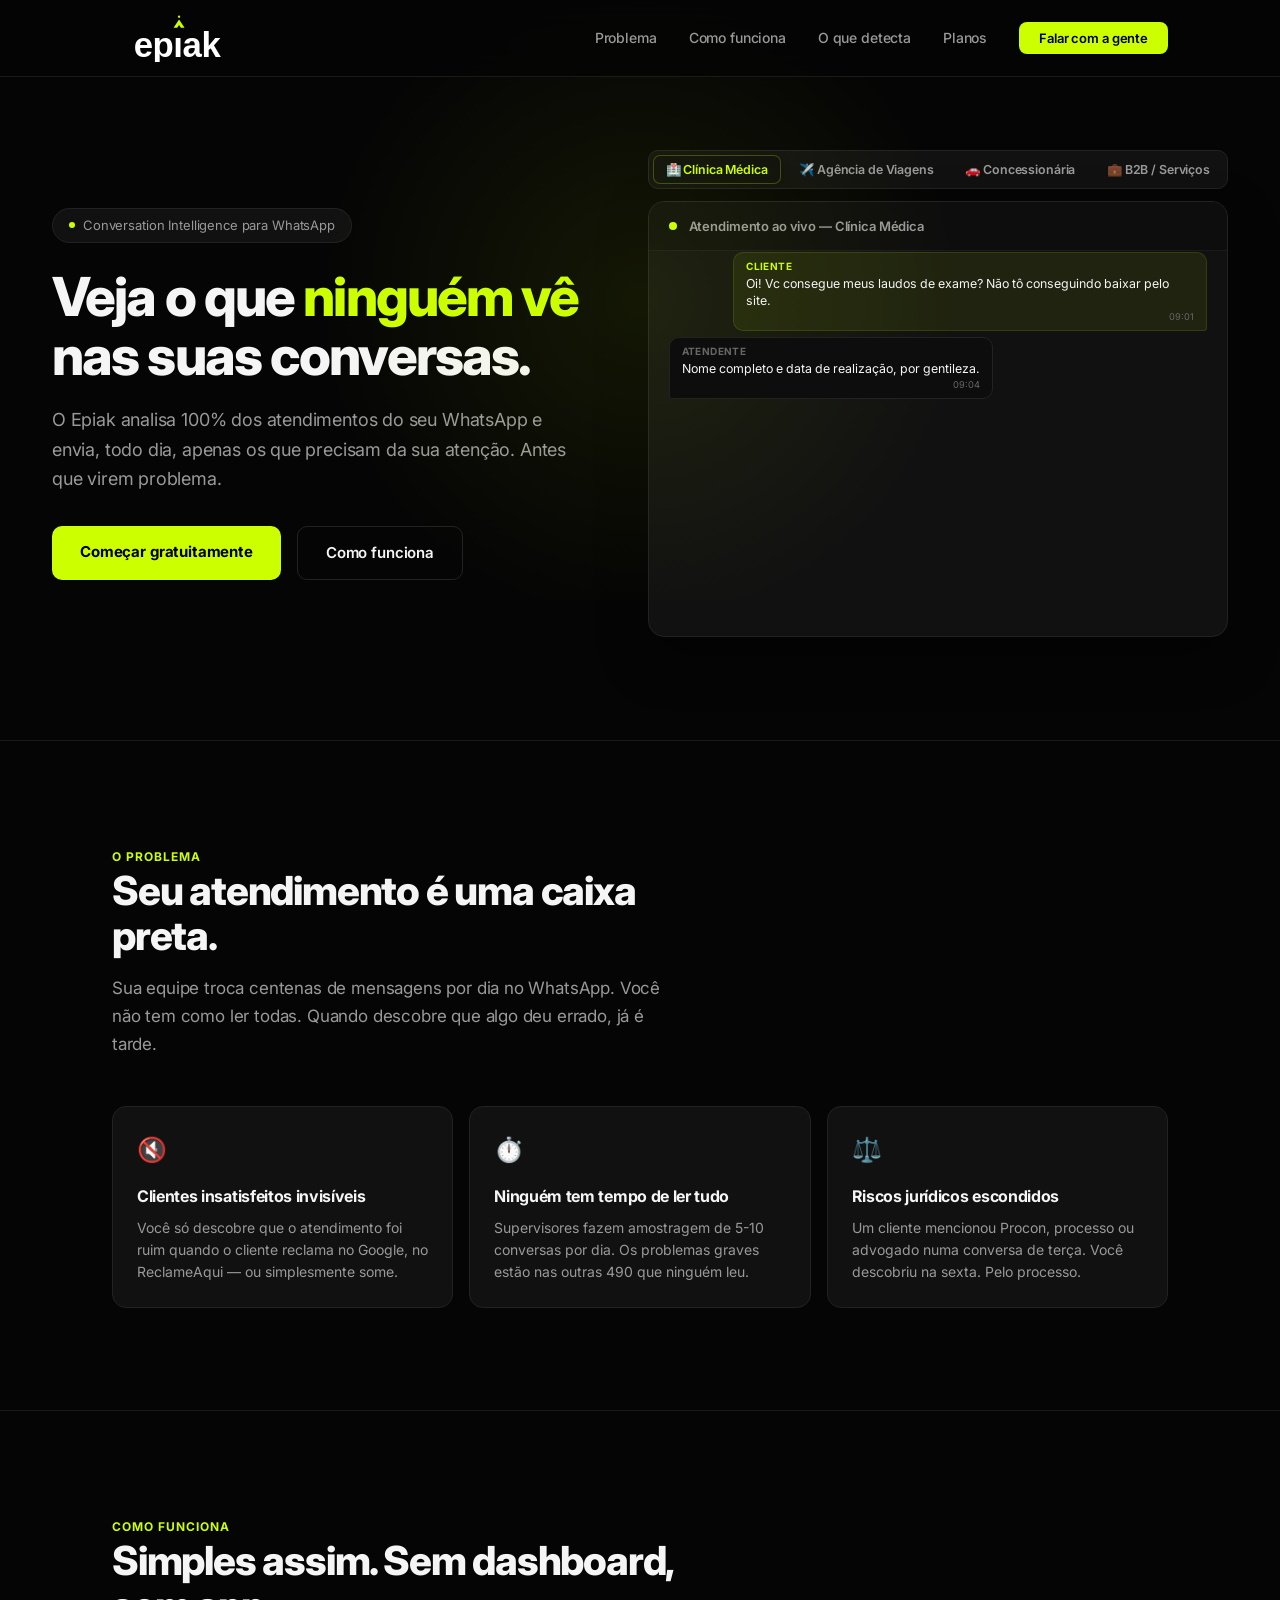
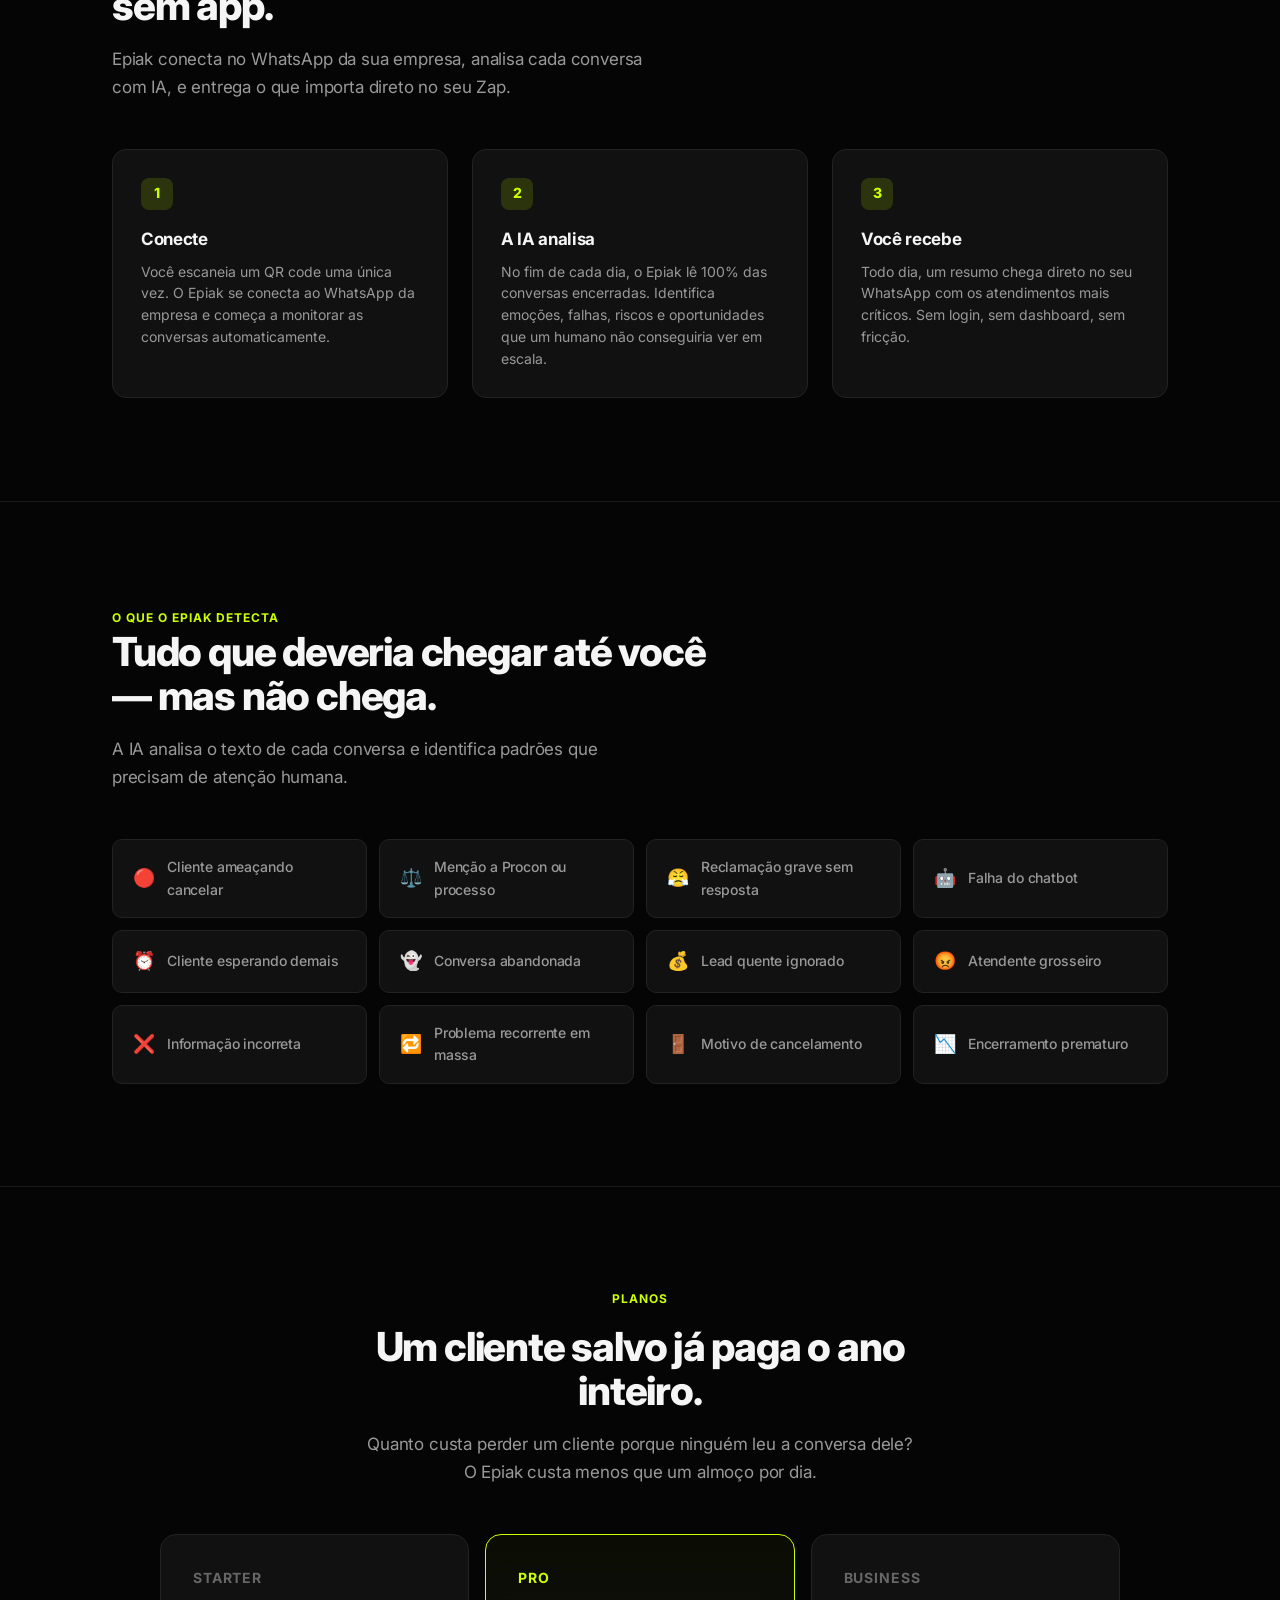
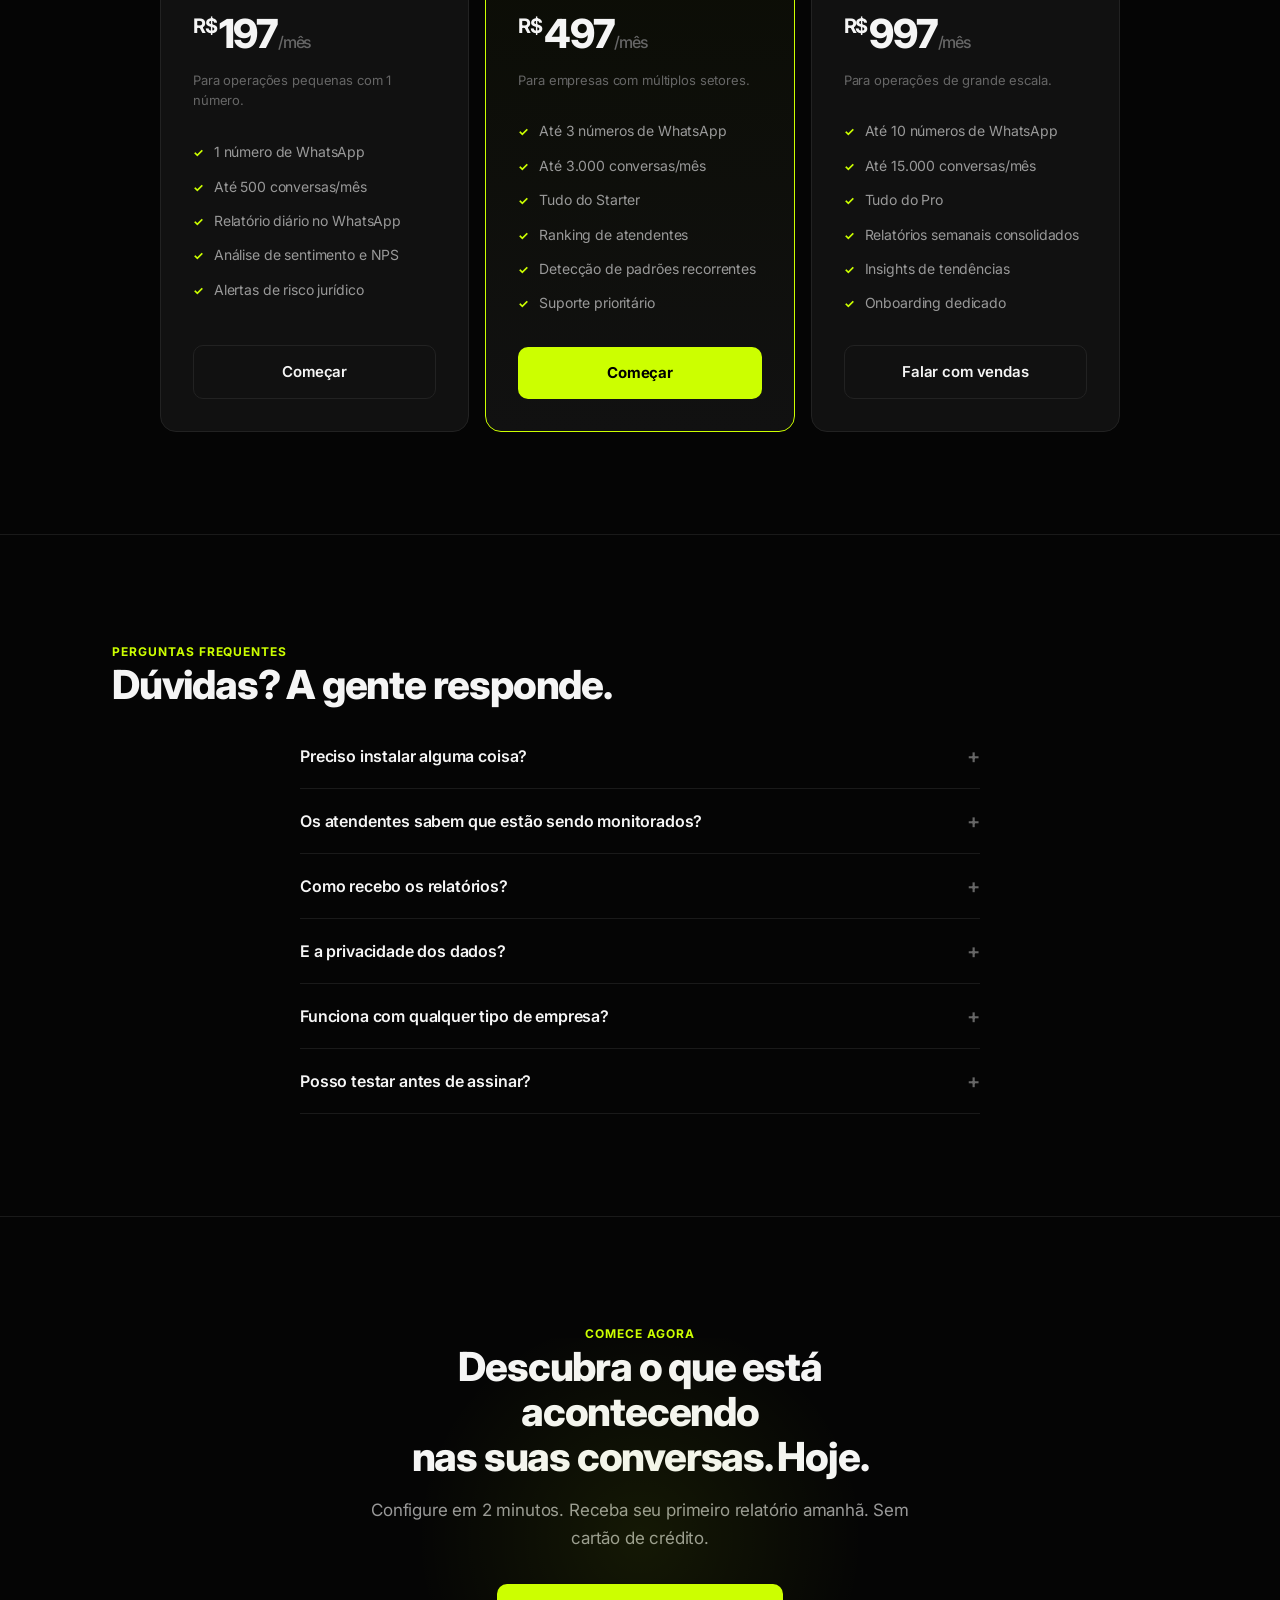
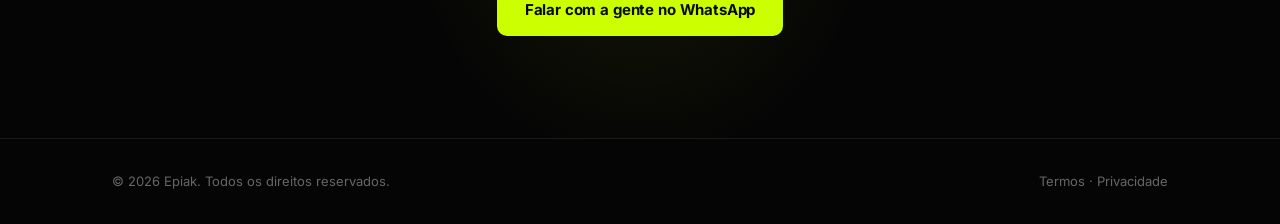
==== commit c393d79b: "feat(mobile): add hamburger drawer menu and fix hero horizontal alignment" ====
--- a/index.html
+++ b/index.html
@@ -16,9 +16,9 @@
 
   <!-- ─── NAV ──────────────────────────────────────── -->
   <nav>
-    <div class="container">
+    <div class="container nav-container">
       <a class="nav-logo" href="#">
-        <svg xmlns="http://www.w3.org/2000/svg" viewBox="110 30 280 105" width="140" height="52">
+        <svg xmlns="http://www.w3.org/2000/svg" viewBox="110 30 280 105" width="130" height="48">
           <text x="250" y="125" font-family="'Helvetica Neue', Helvetica, Arial, sans-serif" font-size="76" font-weight="900" fill="#FFFFFF" text-anchor="middle" letter-spacing="-1">
             ep&#305;ak
           </text>
@@ -26,12 +26,20 @@
           <circle cx="254.5" cy="36" r="2.5" fill="#CCFF00"/>
         </svg>
       </a>
-      <ul class="nav-links">
-        <li><a href="#problema">Problema</a></li>
-        <li><a href="#como-funciona">Como funciona</a></li>
-        <li><a href="#detecta">O que detecta</a></li>
-        <li><a href="#planos">Planos</a></li>
-        <li><a href="#contato" class="nav-cta">Falar com a gente</a></li>
+
+      <!-- Mobile Hamburger Button -->
+      <button class="mobile-menu-btn" id="mobileMenuBtn" aria-label="Abrir Menu">
+        <span></span>
+        <span></span>
+        <span></span>
+      </button>
+
+      <ul class="nav-links" id="navLinks">
+        <li><a href="#problema" class="nav-link-item">Problema</a></li>
+        <li><a href="#como-funciona" class="nav-link-item">Como funciona</a></li>
+        <li><a href="#detecta" class="nav-link-item">O que detecta</a></li>
+        <li><a href="#planos" class="nav-link-item">Planos</a></li>
+        <li><a href="#contato" class="nav-cta nav-link-item">Falar com a gente</a></li>
       </ul>
     </div>
   </nav>
@@ -622,6 +630,26 @@
       });
     });
 
+    // ─── Mobile Menu Toggle ───
+    const mobileBtn = document.getElementById('mobileMenuBtn');
+    const navLinks = document.getElementById('navLinks');
+
+    if (mobileBtn && navLinks) {
+      mobileBtn.addEventListener('click', () => {
+        mobileBtn.classList.toggle('open');
+        navLinks.classList.toggle('open');
+        document.body.classList.toggle('menu-open');
+      });
+
+      document.querySelectorAll('.nav-link-item').forEach(link => {
+        link.addEventListener('click', () => {
+          mobileBtn.classList.remove('open');
+          navLinks.classList.remove('open');
+          document.body.classList.remove('menu-open');
+        });
+      });
+    }
+
     window.addEventListener('DOMContentLoaded', () => {
       runScenarioLoop(animationSessionId);
     });
--- a/style.css
+++ b/style.css
@@ -63,22 +63,58 @@
   left: 0;
   right: 0;
   z-index: 100;
-  padding: 1rem 0;
+  padding: 0.875rem 0;
   background: rgba(5, 5, 5, 0.85);
   backdrop-filter: blur(20px);
   -webkit-backdrop-filter: blur(20px);
   border-bottom: 1px solid var(--border-subtle);
-}
-
-nav .container {
+  width: 100%;
+}
+
+.nav-container {
   display: flex;
   justify-content: space-between;
   align-items: center;
-}
-
-.nav-logo img {
-  height: 28px;
-  width: auto;
+  width: 100%;
+}
+
+.nav-logo svg {
+  display: block;
+}
+
+.mobile-menu-btn {
+  display: none;
+  background: transparent;
+  border: none;
+  cursor: pointer;
+  width: 28px;
+  height: 20px;
+  position: relative;
+  flex-direction: column;
+  justify-content: space-between;
+  padding: 0;
+  z-index: 120;
+}
+
+.mobile-menu-btn span {
+  display: block;
+  height: 2px;
+  width: 100%;
+  background: var(--text-primary);
+  border-radius: 2px;
+  transition: all 0.3s ease;
+}
+
+.mobile-menu-btn.open span:nth-child(1) {
+  transform: translateY(9px) rotate(45deg);
+  background: var(--accent);
+}
+.mobile-menu-btn.open span:nth-child(2) {
+  opacity: 0;
+}
+.mobile-menu-btn.open span:nth-child(3) {
+  transform: translateY(-9px) rotate(-45deg);
+  background: var(--accent);
 }
 
 .nav-links {
@@ -122,6 +158,8 @@
   padding-top: calc(var(--section-padding) + 3rem);
   padding-bottom: var(--section-padding);
   position: relative;
+  overflow: hidden;
+  width: 100%;
 }
 
 .hero::before {
@@ -131,6 +169,7 @@
   left: 50%;
   transform: translateX(-50%);
   width: 700px;
+  max-width: 100vw;
   height: 600px;
   background: radial-gradient(circle, var(--accent-glow) 0%, transparent 70%);
   pointer-events: none;
@@ -1001,23 +1040,91 @@
     --section-padding: 3.5rem;
   }
 
-  nav .container {
-    justify-content: center;
+  .nav-container {
+    justify-content: space-between;
+    width: 100%;
+  }
+
+  .mobile-menu-btn {
+    display: flex;
   }
 
   .nav-links {
-    display: none;
+    position: fixed;
+    top: 0;
+    right: -100%;
+    width: 82%;
+    max-width: 320px;
+    height: 100vh;
+    background: #0D0D0D;
+    border-left: 1px solid var(--border-card);
+    flex-direction: column;
+    align-items: flex-start;
+    padding: 5.5rem 2rem 2rem;
+    gap: 1.25rem;
+    transition: right 0.35s cubic-bezier(0.4, 0, 0.2, 1);
+    box-shadow: -10px 0 35px rgba(0, 0, 0, 0.9);
+    z-index: 110;
+    display: flex;
+  }
+
+  .nav-links.open {
+    right: 0;
+  }
+
+  .nav-links li {
+    width: 100%;
+  }
+
+  .nav-links a {
+    font-size: 1.0625rem;
+    display: block;
+    width: 100%;
+    padding: 0.5rem 0;
+    border-bottom: 1px solid var(--border-subtle);
+  }
+
+  .nav-links .nav-cta {
+    text-align: center;
+    margin-top: 0.75rem;
+    padding: 0.85rem 1.25rem;
+    border-bottom: none;
   }
 
   .hero {
-    padding-top: 5.5rem;
-    padding-bottom: 3rem;
+    padding-top: 5rem;
+    padding-bottom: 2.5rem;
+    overflow: hidden;
+  }
+
+  .hero-container {
+    padding: 0 1rem;
+    max-width: 100%;
+    overflow: hidden;
+  }
+
+  .hero-content {
+    text-align: center;
+    max-width: 100%;
+    margin: 0 auto;
+  }
+
+  .hero-badge {
+    font-size: 0.725rem;
+    padding: 0.3rem 0.75rem;
+    max-width: 100%;
+    margin-left: auto;
+    margin-right: auto;
+    white-space: normal;
   }
 
   .hero h1 {
-    font-size: clamp(1.75rem, 6.5vw, 2.5rem);
+    font-size: clamp(1.65rem, 6.8vw, 2.35rem);
     line-height: 1.15;
     letter-spacing: -0.03em;
+    text-align: center;
+    max-width: 100%;
+    word-break: break-word;
   }
 
   .hero h1 br {
@@ -1028,6 +1135,8 @@
     font-size: 0.9375rem;
     line-height: 1.6;
     margin-bottom: 1.5rem;
+    text-align: center;
+    max-width: 100%;
   }
 
   .section-title {
@@ -1040,23 +1149,36 @@
     margin-bottom: 2rem;
   }
 
+  .hero-demo {
+    width: 100%;
+    max-width: 100%;
+    overflow: hidden;
+  }
+
   .demo-card {
     border-radius: 12px;
+    width: 100%;
+    max-width: 100%;
+    overflow: hidden;
   }
 
   .demo-body {
     height: auto;
     min-height: 380px;
     padding: 0.85rem;
+    width: 100%;
+    box-sizing: border-box;
+    overflow: hidden;
   }
 
   .chat-msg.customer, .chat-msg.agent {
-    max-width: 90%;
+    max-width: 88%;
   }
 
   .chat-bubble {
     font-size: 0.75rem;
     padding: 0.4rem 0.65rem;
+    word-break: break-word;
   }
 
   .demo-alert {
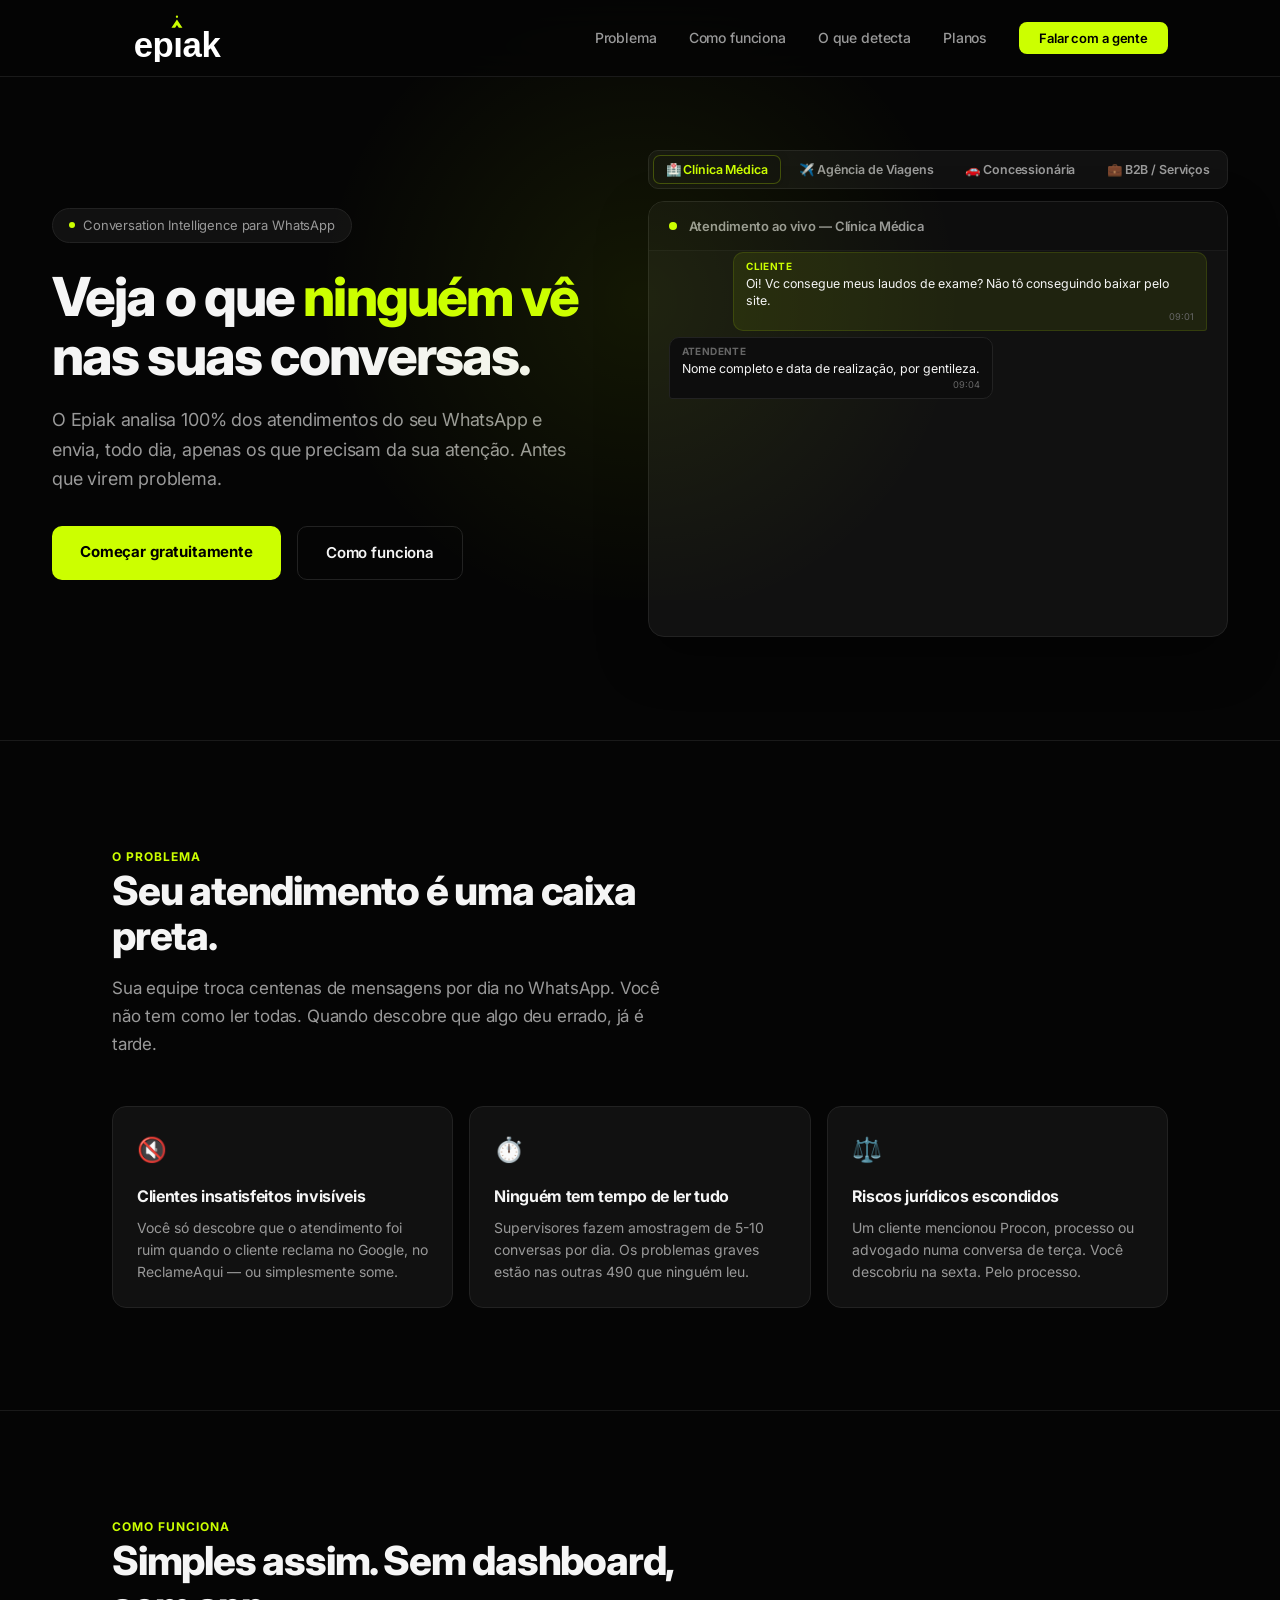
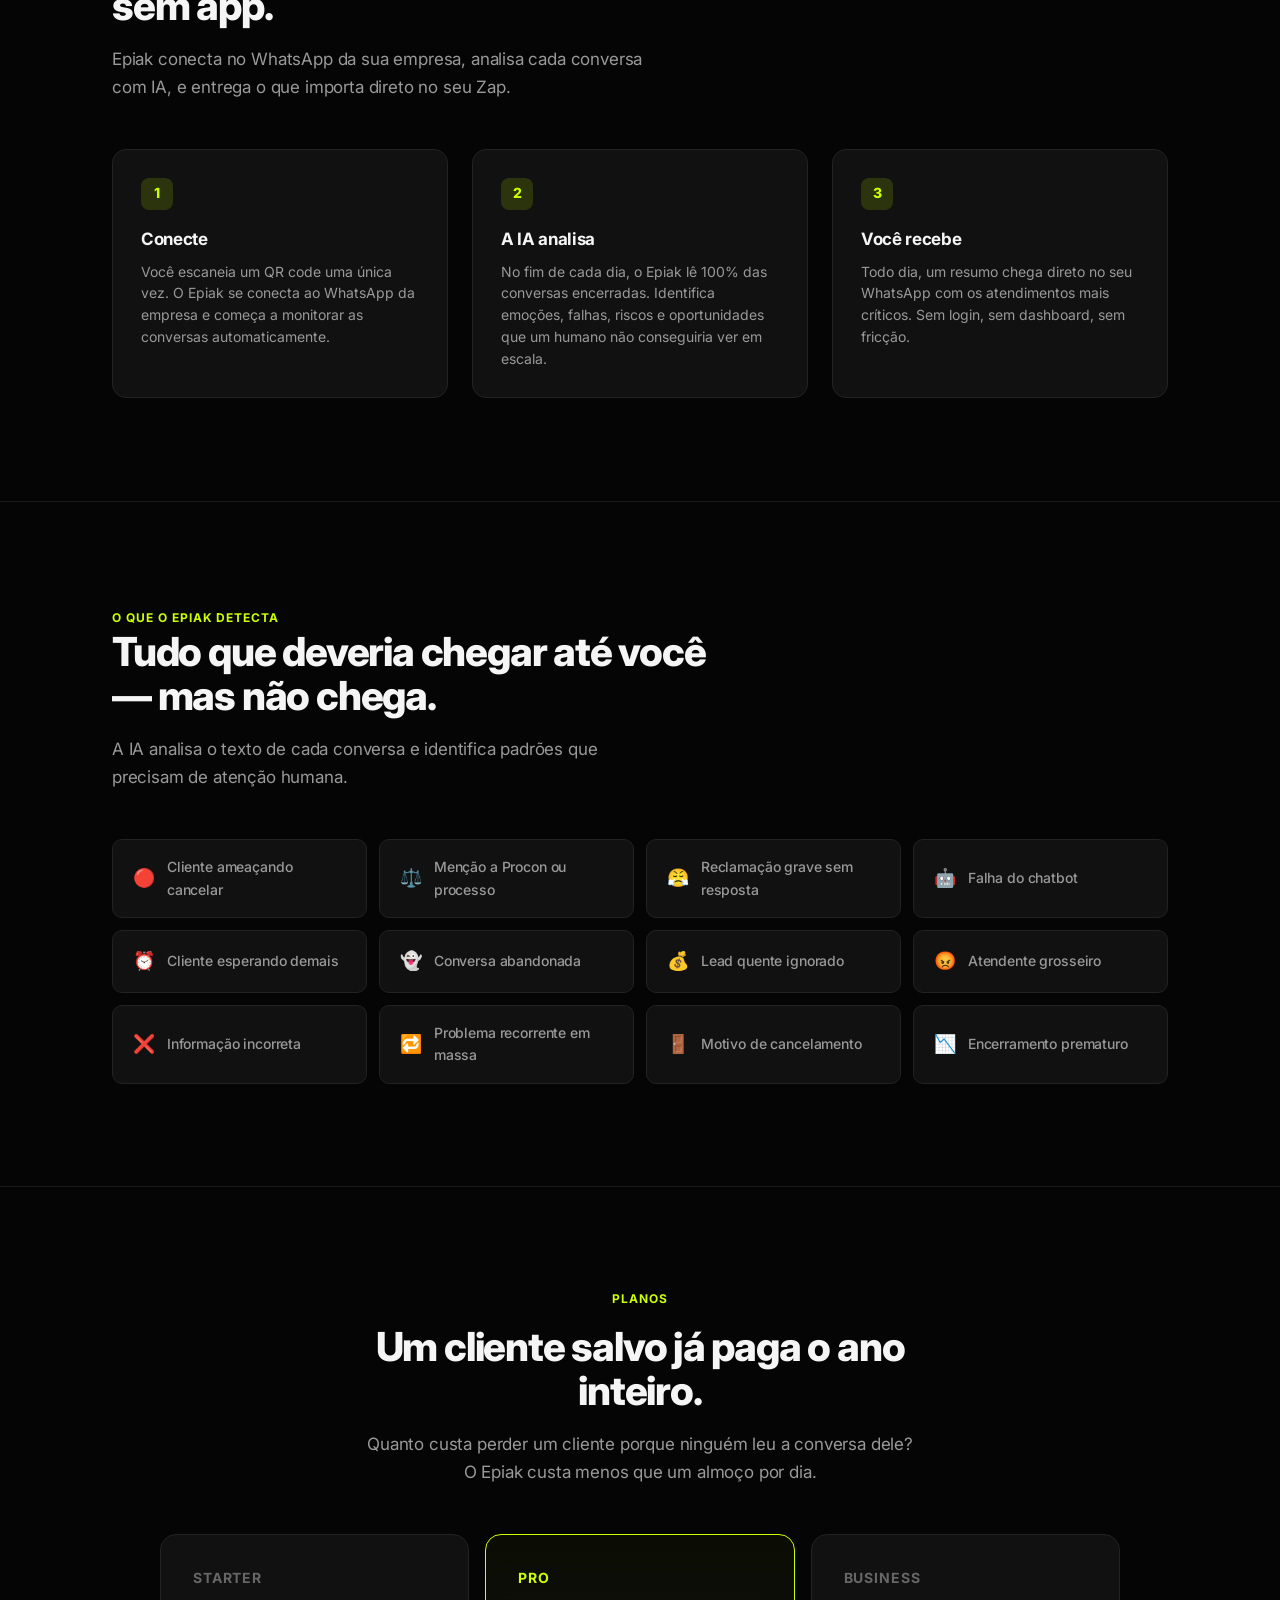
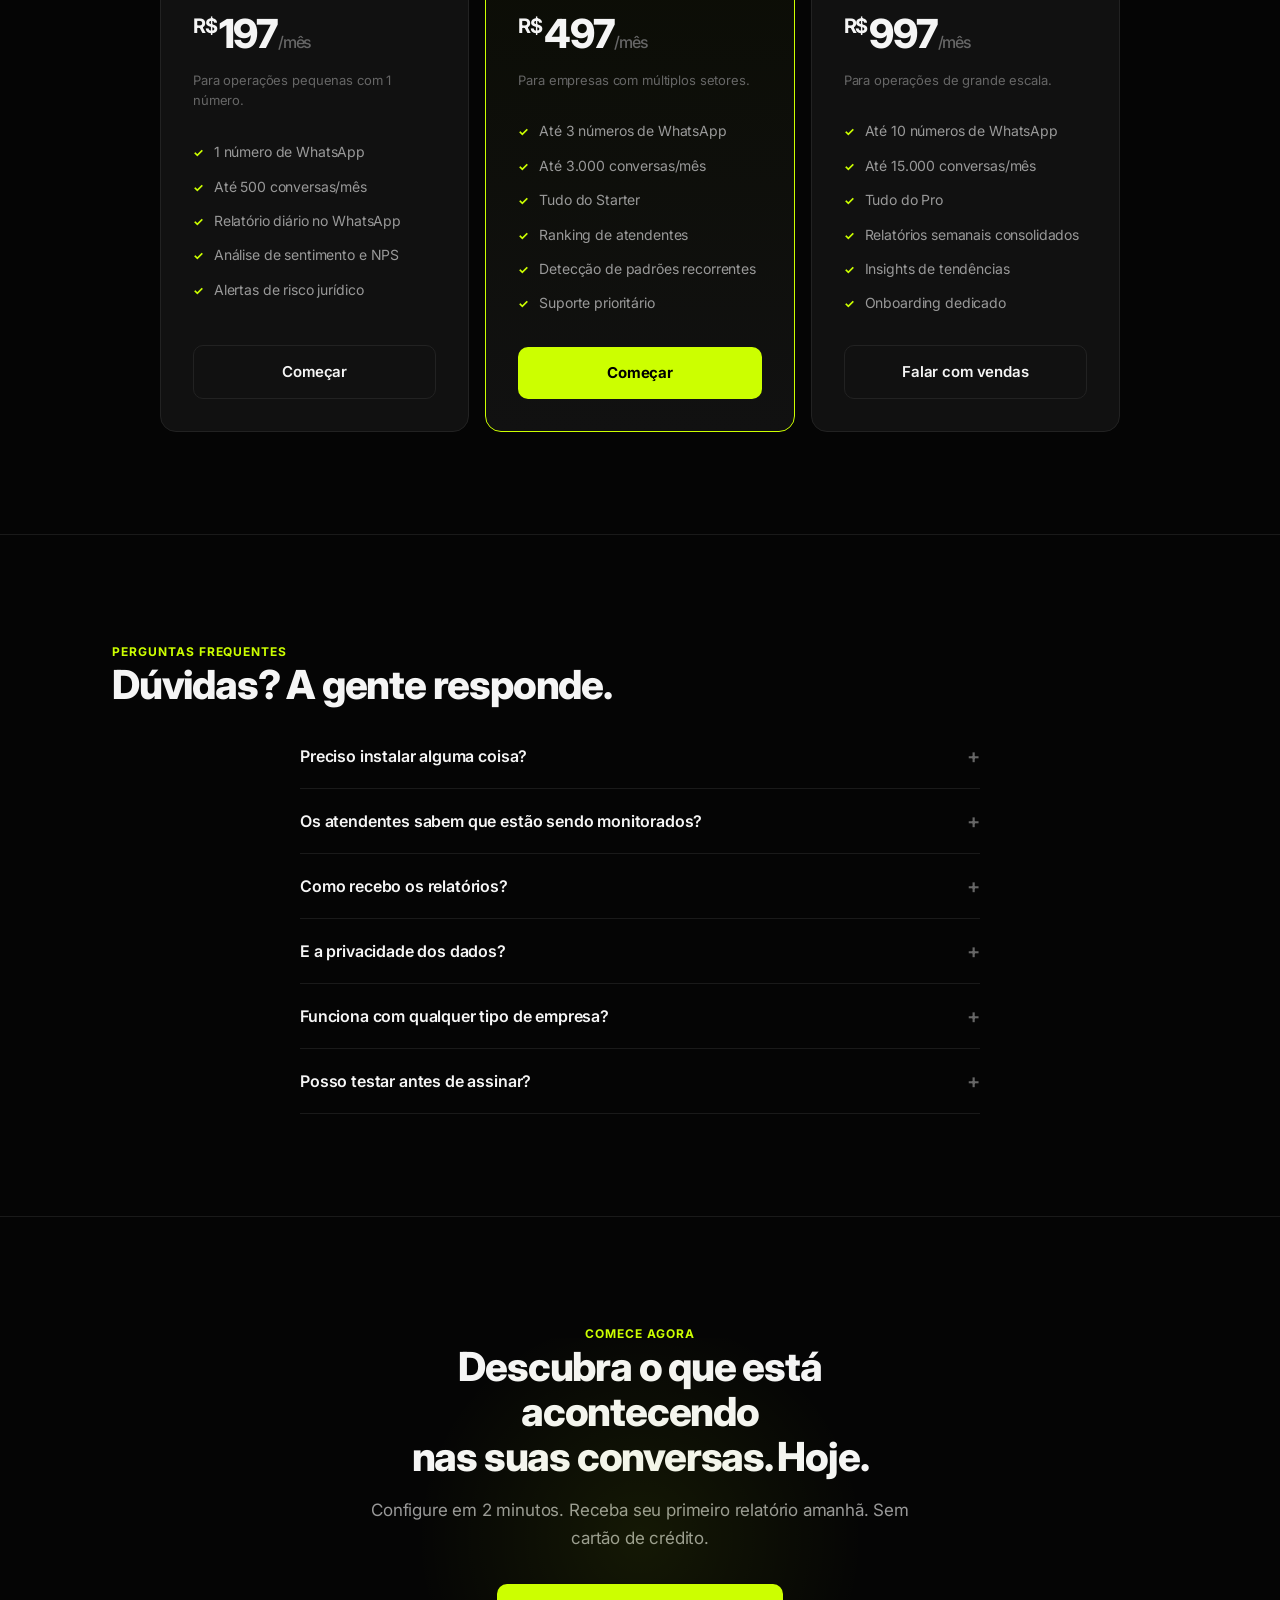
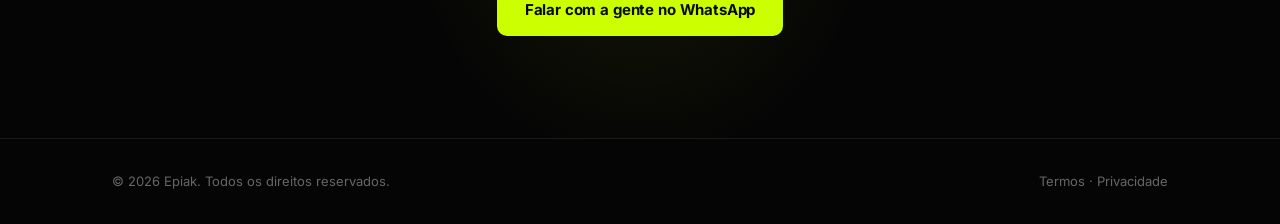
==== commit d5a904da: "fix(logo): precisely align chevron apex and dot with mathematical center of dotless i stem (x=249.9)" ====
--- a/index.html
+++ b/index.html
@@ -2,10 +2,31 @@
 <html lang="pt-BR" class="notranslate" translate="no">
 <head>
   <meta charset="UTF-8">
-  <meta name="viewport" content="width=device-width, initial-scale=1.0, maximum-scale=5.0">
+  <meta name="viewport" content="width=device-width, initial-scale=1.0, maximum-scale=1.0, user-scalable=no, viewport-fit=cover">
   <meta name="google" content="notranslate">
   <title>Epiak — Conversation Intelligence para WhatsApp</title>
   <meta name="description" content="Veja o que ninguém vê nas conversas da sua empresa. O Epiak analisa 100% dos atendimentos do seu WhatsApp e envia os alertas que importam direto pra você.">
+
+  <!-- Open Graph / WhatsApp Preview -->
+  <meta property="og:type" content="website">
+  <meta property="og:url" content="https://www.epiak.com.br/">
+  <meta property="og:site_name" content="Epiak">
+  <meta property="og:title" content="Epiak — Conversation Intelligence para WhatsApp">
+  <meta property="og:description" content="Veja o que ninguém vê nas conversas da sua empresa. O Epiak analisa 100% dos atendimentos do seu WhatsApp e envia alertas com o que realmente importa.">
+  <meta property="og:image" content="https://www.epiak.com.br/logo.png">
+  <meta property="og:image:secure_url" content="https://www.epiak.com.br/logo.png">
+  <meta property="og:image:type" content="image/png">
+  <meta property="og:image:width" content="1000">
+  <meta property="og:image:height" content="375">
+  <meta property="og:locale" content="pt_BR">
+
+  <!-- Twitter / X -->
+  <meta name="twitter:card" content="summary_large_image">
+  <meta name="twitter:url" content="https://www.epiak.com.br/">
+  <meta name="twitter:title" content="Epiak — Conversation Intelligence para WhatsApp">
+  <meta name="twitter:description" content="Veja o que ninguém vê nas conversas da sua empresa. O Epiak analisa 100% dos atendimentos do seu WhatsApp e envia alertas com o que realmente importa.">
+  <meta name="twitter:image" content="https://www.epiak.com.br/logo.png">
+
   <link rel="preconnect" href="https://fonts.googleapis.com">
   <link rel="preconnect" href="https://fonts.gstatic.com" crossorigin>
   <link href="https://fonts.googleapis.com/css2?family=Inter:wght@400;500;600;700;800;900&display=swap" rel="stylesheet">
@@ -22,8 +43,8 @@
           <text x="250" y="125" font-family="'Helvetica Neue', Helvetica, Arial, sans-serif" font-size="76" font-weight="900" fill="#FFFFFF" text-anchor="middle" letter-spacing="-1">
             ep&#305;ak
           </text>
-          <path d="M 242.5 60 L 254.5 42 L 266.5 60 L 258.5 60 L 254.5 54 L 250.5 60 Z" fill="#CCFF00"/>
-          <circle cx="254.5" cy="36" r="2.5" fill="#CCFF00"/>
+          <path d="M 237.9 60 L 249.9 42 L 261.9 60 L 253.9 60 L 249.9 54 L 245.9 60 Z" fill="#CCFF00"/>
+          <circle cx="249.9" cy="36" r="2.5" fill="#CCFF00"/>
         </svg>
       </a>
 
--- a/style.css
+++ b/style.css
@@ -1017,12 +1017,18 @@
 
 @media (max-width: 992px) {
   .hero-container {
-    grid-template-columns: 1fr;
+    grid-template-columns: minmax(0, 1fr);
     gap: 2.5rem;
+    width: 100%;
+    max-width: 100%;
+    min-width: 0;
   }
 
   .hero-content {
     text-align: center;
+    width: 100%;
+    max-width: 100%;
+    min-width: 0;
   }
 
   .hero-cta-group {
@@ -1030,23 +1036,54 @@
   }
 
   .hero-demo {
+    width: 100%;
     max-width: 620px;
+    min-width: 0;
     margin: 0 auto;
   }
 }
 
 @media (max-width: 768px) {
   :root {
-    --section-padding: 3.5rem;
+    --section-padding: 3rem;
+  }
+
+  html, body {
+    width: 100%;
+    max-width: 100vw;
+    overflow-x: hidden;
+    position: relative;
+  }
+
+  .container {
+    padding: 0 1rem;
+    width: 100%;
+    max-width: 100%;
+    box-sizing: border-box;
+  }
+
+  nav {
+    width: 100%;
+    box-sizing: border-box;
   }
 
   .nav-container {
+    display: flex;
     justify-content: space-between;
-    width: 100%;
+    align-items: center;
+    width: 100%;
+    padding: 0 1rem;
+    box-sizing: border-box;
+  }
+
+  .nav-logo svg {
+    width: 115px;
+    height: 42px;
   }
 
   .mobile-menu-btn {
     display: flex;
+    margin-right: 0;
   }
 
   .nav-links {
@@ -1054,13 +1091,13 @@
     top: 0;
     right: -100%;
     width: 82%;
-    max-width: 320px;
+    max-width: 300px;
     height: 100vh;
     background: #0D0D0D;
     border-left: 1px solid var(--border-card);
     flex-direction: column;
     align-items: flex-start;
-    padding: 5.5rem 2rem 2rem;
+    padding: 5rem 1.75rem 2rem;
     gap: 1.25rem;
     transition: right 0.35s cubic-bezier(0.4, 0, 0.2, 1);
     box-shadow: -10px 0 35px rgba(0, 0, 0, 0.9);
@@ -1092,21 +1129,30 @@
   }
 
   .hero {
-    padding-top: 5rem;
-    padding-bottom: 2.5rem;
+    padding-top: 4.75rem;
+    padding-bottom: 2.25rem;
     overflow: hidden;
+    width: 100%;
+    box-sizing: border-box;
   }
 
   .hero-container {
     padding: 0 1rem;
+    width: 100%;
     max-width: 100%;
+    min-width: 0;
+    grid-template-columns: minmax(0, 1fr);
     overflow: hidden;
+    box-sizing: border-box;
   }
 
   .hero-content {
     text-align: center;
+    width: 100%;
     max-width: 100%;
+    min-width: 0;
     margin: 0 auto;
+    box-sizing: border-box;
   }
 
   .hero-badge {
@@ -1116,15 +1162,18 @@
     margin-left: auto;
     margin-right: auto;
     white-space: normal;
+    box-sizing: border-box;
   }
 
   .hero h1 {
-    font-size: clamp(1.65rem, 6.8vw, 2.35rem);
+    font-size: clamp(1.6rem, 6.5vw, 2.2rem);
     line-height: 1.15;
     letter-spacing: -0.03em;
     text-align: center;
+    width: 100%;
     max-width: 100%;
     word-break: break-word;
+    box-sizing: border-box;
   }
 
   .hero h1 br {
@@ -1136,55 +1185,122 @@
     line-height: 1.6;
     margin-bottom: 1.5rem;
     text-align: center;
+    width: 100%;
     max-width: 100%;
+    box-sizing: border-box;
   }
 
   .section-title {
-    font-size: 1.65rem;
+    font-size: 1.6rem;
     line-height: 1.18;
+    width: 100%;
+    box-sizing: border-box;
   }
 
   .section-desc {
     font-size: 0.9375rem;
     margin-bottom: 2rem;
+    width: 100%;
+    box-sizing: border-box;
   }
 
   .hero-demo {
     width: 100%;
     max-width: 100%;
+    min-width: 0;
     overflow: hidden;
+    box-sizing: border-box;
+  }
+
+  .scenario-tabs {
+    width: 100%;
+    max-width: 100%;
+    min-width: 0;
+    box-sizing: border-box;
+    overflow-x: auto;
+    -webkit-overflow-scrolling: touch;
   }
 
   .demo-card {
     border-radius: 12px;
     width: 100%;
     max-width: 100%;
+    min-width: 0;
     overflow: hidden;
+    box-sizing: border-box;
   }
 
   .demo-body {
-    height: auto;
-    min-height: 380px;
-    padding: 0.85rem;
-    width: 100%;
+    height: 425px;
+    min-height: 425px;
+    max-height: 425px;
+    padding: 0.6rem 0.65rem;
+    width: 100%;
+    max-width: 100%;
+    min-width: 0;
     box-sizing: border-box;
     overflow: hidden;
+    display: flex;
+    flex-direction: column;
+    justify-content: flex-start;
+  }
+
+  .chat-phase {
+    width: 100%;
+    display: flex;
+    flex-direction: column;
+    gap: 0.2rem;
+    justify-content: flex-start;
   }
 
   .chat-msg.customer, .chat-msg.agent {
-    max-width: 88%;
+    max-width: 90%;
+  }
+
+  .chat-msg.system {
+    max-width: 98%;
+    margin-top: 0.1rem;
   }
 
   .chat-bubble {
-    font-size: 0.75rem;
-    padding: 0.4rem 0.65rem;
+    font-size: 0.71rem;
+    line-height: 1.35;
+    padding: 0.3rem 0.55rem;
+    border-radius: 8px;
     word-break: break-word;
+  }
+
+  .chat-bubble.system-bubble {
+    font-size: 0.68rem;
+    padding: 0.28rem 0.55rem;
+    line-height: 1.3;
+  }
+
+  .chat-name {
+    font-size: 0.58rem;
+    margin-bottom: 1px;
+    display: block;
+  }
+
+  .chat-time {
+    font-size: 0.56rem;
+    margin-left: 0.35rem;
+  }
+
+  .analysis-phase {
+    width: 100%;
+    display: flex;
+    flex-direction: column;
+    justify-content: center;
+    height: 100%;
   }
 
   .demo-alert {
     padding: 0.5rem 0.65rem;
     gap: 0.45rem;
     margin-bottom: 0.4rem;
+    width: 100%;
+    box-sizing: border-box;
   }
 
   .demo-alert .desc {
@@ -1195,6 +1311,8 @@
     grid-template-columns: repeat(4, 1fr);
     gap: 0.25rem;
     padding-top: 0.4rem;
+    width: 100%;
+    box-sizing: border-box;
   }
 
   .demo-score {
@@ -1208,29 +1326,41 @@
   .detect-grid {
     grid-template-columns: 1fr;
     gap: 0.5rem;
+    width: 100%;
+    box-sizing: border-box;
   }
 
   .detect-item {
     padding: 0.75rem 1rem;
     font-size: 0.8125rem;
+    width: 100%;
+    box-sizing: border-box;
   }
 
   .problem-grid, .steps {
     grid-template-columns: 1fr;
     gap: 0.875rem;
+    width: 100%;
+    box-sizing: border-box;
   }
 
   .problem-card, .step {
     padding: 1.25rem;
+    width: 100%;
+    box-sizing: border-box;
   }
 
   .price-card {
     padding: 1.5rem;
+    width: 100%;
+    box-sizing: border-box;
   }
 
   .faq-question {
     font-size: 0.9375rem;
     padding: 1rem 0;
+    width: 100%;
+    box-sizing: border-box;
   }
 }
 
@@ -1246,6 +1376,7 @@
     text-align: center;
     width: 100%;
     padding: 0.75rem 1.25rem;
+    box-sizing: border-box;
   }
 
   .demo-scores {
